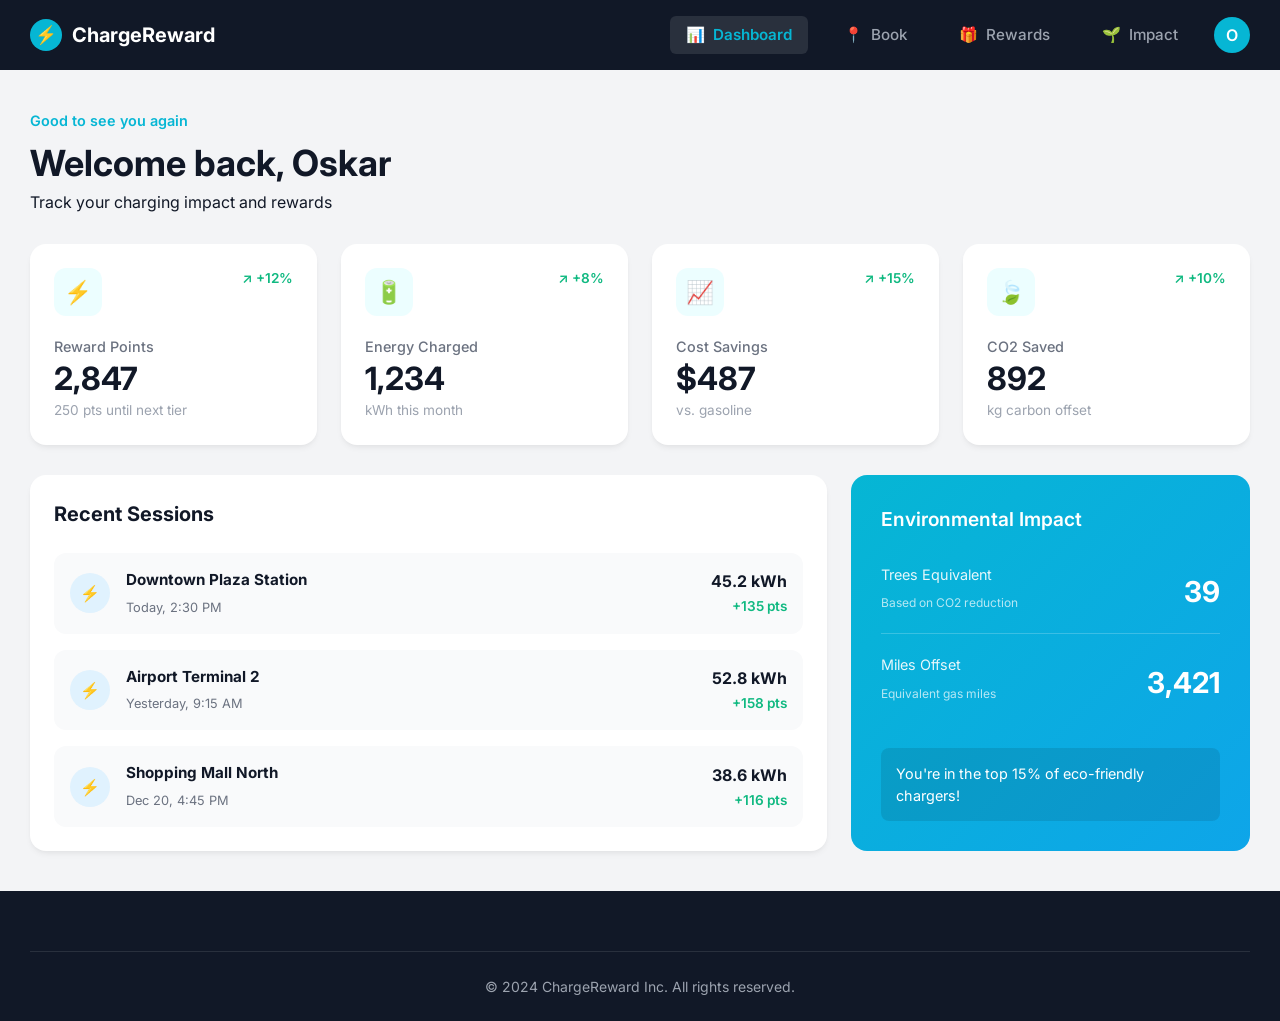
==== index.html @ dc8b0adc "main2" ====
<!DOCTYPE html>
<html lang="en">
<head>
    <meta charset="UTF-8">
    <meta name="viewport" content="width=device-width, initial-scale=1.0">
    <title>ChargeReward - Dashboard</title>
    <link rel="stylesheet" href="styles.css">
    <link rel="preconnect" href="https://fonts.googleapis.com">
    <link rel="preconnect" href="https://fonts.gstatic.com" crossorigin>
    <link href="https://fonts.googleapis.com/css2?family=Inter:wght@400;500;600;700&display=swap" rel="stylesheet">
</head>
<body>

<nav class="navbar">
    <div class="nav-container">
        <a href="index.html" class="logo">
            <div class="logo-icon">⚡</div>
            ChargeReward
        </a>
        <div class="nav-links">
            <a href="index.html" class="nav-item active"><span>📊</span> Dashboard</a>
            <a href="booking.html" class="nav-item"><span>📍</span> Book</a>
            <a href="rewards.html" class="nav-item"><span>🎁</span> Rewards</a>
            <a href="impact.html" class="nav-item"><span>🌱</span> Impact</a>
            <div class="nav-profile">O</div>
        </div>
    </div>
</nav>

<div class="main-content">
    <div class="welcome-header">
        <div class="sub-label">Good to see you again</div>
        <h1>Welcome back, Oskar</h1>
        <p>Track your charging impact and rewards</p>
    </div>

    <div class="stats-grid">
        <div class="stat-card">
            <div class="stat-icon-wrapper">
                <div class="stat-icon">⚡</div>
                <div class="trend-badge">↗ +12%</div>
            </div>
            <div class="stat-label">Reward Points</div>
            <div class="stat-value">2,847</div>
            <div class="stat-subtext">250 pts until next tier</div>
        </div>
        <div class="stat-card">
            <div class="stat-icon-wrapper">
                <div class="stat-icon">🔋</div>
                <div class="trend-badge">↗ +8%</div>
            </div>
            <div class="stat-label">Energy Charged</div>
            <div class="stat-value">1,234</div>
            <div class="stat-subtext">kWh this month</div>
        </div>
        <div class="stat-card">
            <div class="stat-icon-wrapper">
                <div class="stat-icon">📈</div>
                <div class="trend-badge">↗ +15%</div>
            </div>
            <div class="stat-label">Cost Savings</div>
            <div class="stat-value">$487</div>
            <div class="stat-subtext">vs. gasoline</div>
        </div>
        <div class="stat-card">
            <div class="stat-icon-wrapper">
                <div class="stat-icon">🍃</div>
                <div class="trend-badge">↗ +10%</div>
            </div>
            <div class="stat-label">CO2 Saved</div>
            <div class="stat-value">892</div>
            <div class="stat-subtext">kg carbon offset</div>
        </div>
    </div>

    <div class="dashboard-split">
        <div class="sessions-panel">
            <h3 class="panel-title">Recent Sessions</h3>
            <div class="session-list">
                <div class="session-item">
                    <div class="session-left">
                        <div class="session-icon">⚡</div>
                        <div class="session-info">
                            <h4>Downtown Plaza Station</h4>
                            <span>Today, 2:30 PM</span>
                        </div>
                    </div>
                    <div class="session-right">
                        <span class="session-kwh">45.2 kWh</span>
                        <span class="session-pts">+135 pts</span>
                    </div>
                </div>
                <div class="session-item">
                    <div class="session-left">
                        <div class="session-icon">⚡</div>
                        <div class="session-info">
                            <h4>Airport Terminal 2</h4>
                            <span>Yesterday, 9:15 AM</span>
                        </div>
                    </div>
                    <div class="session-right">
                        <span class="session-kwh">52.8 kWh</span>
                        <span class="session-pts">+158 pts</span>
                    </div>
                </div>
                <div class="session-item">
                    <div class="session-left">
                        <div class="session-icon">⚡</div>
                        <div class="session-info">
                            <h4>Shopping Mall North</h4>
                            <span>Dec 20, 4:45 PM</span>
                        </div>
                    </div>
                    <div class="session-right">
                        <span class="session-kwh">38.6 kWh</span>
                        <span class="session-pts">+116 pts</span>
                    </div>
                </div>
            </div>
        </div>

        <div class="impact-box">
            <h3 class="impact-title">Environmental Impact</h3>
            <div>
                <div class="impact-row">
                    <div>
                        <span class="impact-label">Trees Equivalent</span>
                        <span class="impact-sub">Based on CO2 reduction</span>
                    </div>
                    <span class="impact-val">39</span>
                </div>
                <div class="impact-row">
                    <div>
                        <span class="impact-label">Miles Offset</span>
                        <span class="impact-sub">Equivalent gas miles</span>
                    </div>
                    <span class="impact-val">3,421</span>
                </div>
            </div>
            <div class="impact-footer">
                You're in the top 15% of eco-friendly chargers!
            </div>
        </div>
    </div>
</div>

<footer class="footer">
    <div class="footer-container">
        <div class="footer-bottom">
            <p>&copy; 2024 ChargeReward Inc. All rights reserved.</p>
        </div>
    </div>
</footer>

</body>
</html>
---- styles.css ----
:root {
    /* --- Color Palette --- */
    --header-bg: #111827;       /* Dark Navy */
    --bg-main: #F3F4F6;         /* Light Grey Background */
    --card-bg: #FFFFFF;         /* White Card Background */
    
    /* Brand Accents */
    --accent-cyan: #06b6d4;     /* Primary Action */
    --accent-teal: #14b8a6;     /* Secondary Teal */
    --accent-green: #10b981;    /* Success Green */
    --accent-blue: #3b82f6;     /* Info Blue */
    
    /* Text Colors */
    --text-dark: #111827;
    --text-grey: #6b7280;
    --text-white: #ffffff;
    
    /* UI Variables */
    --nav-height: 70px;
    --radius-card: 16px;
    --radius-sm: 8px;
    --shadow-soft: 0 4px 6px -1px rgba(0, 0, 0, 0.05), 0 2px 4px -1px rgba(0, 0, 0, 0.03);
}

/* --- Reset & Base --- */
* { margin: 0; padding: 0; box-sizing: border-box; }

body {
    font-family: 'Inter', sans-serif;
    background-color: var(--bg-main);
    color: var(--text-dark);
    line-height: 1.5;
    -webkit-font-smoothing: antialiased;
    min-height: 100vh;
    display: flex;
    flex-direction: column;
}

a { text-decoration: none; color: inherit; transition: 0.2s; }
button { font-family: inherit; }

/* --- Navigation Bar --- */
.navbar {
    background-color: var(--header-bg);
    height: var(--nav-height);
    display: flex;
    align-items: center;
    padding: 0 30px;
    position: sticky;
    top: 0;
    z-index: 100;
}

.nav-container {
    width: 100%;
    max-width: 1400px;
    margin: 0 auto;
    display: flex;
    justify-content: space-between;
    align-items: center;
}

.logo {
    display: flex;
    align-items: center;
    gap: 10px;
    color: var(--text-white);
    font-weight: 700;
    font-size: 1.25rem;
}

.logo-icon {
    width: 32px; height: 32px;
    background-color: var(--accent-cyan);
    border-radius: 50%;
    display: flex; align-items: center; justify-content: center;
    color: white; font-size: 1.1rem;
}

.nav-links { display: flex; gap: 20px; align-items: center; }

.nav-item {
    color: #9ca3af;
    font-size: 0.95rem; font-weight: 500;
    display: flex; align-items: center; gap: 8px;
    padding: 8px 16px; border-radius: 6px;
}

.nav-item:hover { color: white; }

.nav-item.active {
    background-color: rgba(255,255,255,0.1);
    color: var(--accent-cyan);
    font-weight: 600;
}

.nav-profile {
    width: 36px; height: 36px;
    border-radius: 50%;
    background-color: var(--accent-cyan);
    color: white;
    display: flex; align-items: center; justify-content: center;
    font-weight: 600; cursor: pointer;
}

/* --- Layout Wrapper --- */
.main-content {
    max-width: 1400px;
    margin: 0 auto;
    padding: 40px 30px;
    width: 100%;
    flex: 1;
}

/* --- Shared Page Headers --- */
.page-heading { margin-bottom: 30px; }
.page-heading h1 { font-size: 1.8rem; font-weight: 800; margin-bottom: 6px; color: var(--text-dark); }
.page-heading p { color: var(--text-grey); font-size: 1rem; }
.section-subheading { font-size: 1.25rem; font-weight: 700; margin-bottom: 20px; color: var(--text-dark); }

/* --- DASHBOARD STYLES --- */
.welcome-header { margin-bottom: 30px; }
.sub-label { color: var(--accent-cyan); font-weight: 600; font-size: 0.9rem; margin-bottom: 4px; }
.welcome-header h1 { font-size: 2.25rem; font-weight: 700; color: var(--text-dark); }

.stats-grid {
    display: grid; grid-template-columns: repeat(4, 1fr); gap: 24px; margin-bottom: 30px;
}
.stat-card {
    background: var(--card-bg); border-radius: var(--radius-card);
    padding: 24px; box-shadow: var(--shadow-soft);
    display: flex; flex-direction: column;
}
.stat-icon-wrapper { display: flex; justify-content: space-between; align-items: flex-start; margin-bottom: 20px; }
.stat-icon {
    width: 48px; height: 48px; background-color: #ecfeff; border-radius: 12px;
    display: flex; align-items: center; justify-content: center;
    color: var(--accent-cyan); font-size: 1.4rem;
}
.trend-badge { color: var(--accent-green); font-size: 0.85rem; font-weight: 600; }
.stat-label { font-size: 0.9rem; color: var(--text-grey); font-weight: 500; margin-bottom: 4px; }
.stat-value { font-size: 2rem; font-weight: 700; color: var(--text-dark); line-height: 1.1; margin-bottom: 4px; }
.stat-subtext { font-size: 0.85rem; color: #9ca3af; }

.dashboard-split { display: grid; grid-template-columns: 2fr 1fr; gap: 24px; }
.sessions-panel {
    background: var(--card-bg); border-radius: var(--radius-card);
    padding: 24px; box-shadow: var(--shadow-soft);
}
.panel-title { font-size: 1.25rem; font-weight: 700; margin-bottom: 24px; }
.session-list { display: flex; flex-direction: column; gap: 16px; }
.session-item {
    display: flex; align-items: center; justify-content: space-between;
    padding: 16px; background-color: #f9fafb; border-radius: 12px;
}
.session-left { display: flex; align-items: center; gap: 16px; }
.session-icon {
    width: 40px; height: 40px; background-color: #e0f2fe; color: #0284c7;
    border-radius: 50%; display: flex; align-items: center; justify-content: center;
}
.session-info h4 { font-size: 0.95rem; margin-bottom: 2px; }
.session-info span { font-size: 0.8rem; color: var(--text-grey); }
.session-right { text-align: right; }
.session-kwh { font-weight: 700; color: var(--text-dark); display: block; }
.session-pts { font-size: 0.85rem; color: var(--accent-green); font-weight: 600; }

.impact-box {
    background: linear-gradient(135deg, #06b6d4 0%, #0ea5e9 100%);
    border-radius: var(--radius-card); padding: 30px; color: white;
    display: flex; flex-direction: column; justify-content: space-between;
}
.impact-title { font-size: 1.2rem; margin-bottom: 30px; font-weight: 600; }
.impact-row {
    display: flex; justify-content: space-between; align-items: flex-end;
    margin-bottom: 20px; border-bottom: 1px solid rgba(255,255,255,0.2); padding-bottom: 20px;
}
.impact-row:last-of-type { border-bottom: none; }
.impact-label { font-size: 0.9rem; opacity: 0.9; display: block; margin-bottom: 4px; }
.impact-sub { font-size: 0.75rem; opacity: 0.7; }
.impact-val { font-size: 1.8rem; font-weight: 700; }
.impact-footer { background: rgba(0,0,0,0.1); padding: 15px; border-radius: 8px; font-size: 0.9rem; margin-top: auto; }

/* --- BOOKING PAGE STYLES --- */
.filter-container { margin-bottom: 40px; }
.filter-tabs {
    display: inline-flex; background-color: #e5e7eb; padding: 4px;
    border-radius: 50px; gap: 4px; width: 100%; max-width: 800px;
}
.filter-tab {
    flex: 1; border: none; background: transparent; padding: 10px 20px;
    border-radius: 40px; font-weight: 600; color: var(--text-grey);
    cursor: pointer; display: flex; align-items: center; justify-content: center;
    gap: 8px; transition: all 0.2s; font-size: 0.95rem;
}
.filter-tab.active { background-color: white; color: var(--text-dark); box-shadow: 0 2px 4px rgba(0,0,0,0.05); }
.filter-tab:hover:not(.active) { background-color: rgba(255,255,255,0.5); }

.booking-grid { display: grid; grid-template-columns: repeat(auto-fill, minmax(450px, 1fr)); gap: 30px; }
.booking-card {
    background: white; border-radius: 16px; overflow: hidden;
    box-shadow: 0 4px 12px rgba(0,0,0,0.05); border: 1px solid rgba(0,0,0,0.05);
    display: flex; flex-direction: column;
}
.card-image-wrapper { position: relative; height: 220px; background-color: #f3f4f6; }
.card-img { width: 100%; height: 100%; object-fit: cover; }
.badge-bonus {
    position: absolute; top: 16px; right: 16px;
    background-color: var(--accent-green); color: white;
    padding: 6px 12px; border-radius: 20px; font-size: 0.8rem; font-weight: 700;
}
.card-body { padding: 24px; }
.card-title { font-size: 1.1rem; font-weight: 700; margin-bottom: 12px; color: var(--text-dark); }
.card-meta { margin-bottom: 20px; }
.meta-row { display: flex; align-items: center; gap: 8px; font-size: 0.9rem; color: var(--text-grey); margin-bottom: 6px; }
.meta-row.secondary { font-size: 0.85rem; gap: 16px; }
.rating { color: var(--accent-green); font-weight: 600; }
.info-box {
    background-color: #F9FAFB; border-radius: 12px; padding: 16px;
    display: flex; justify-content: space-between; margin-bottom: 20px;
}
.info-col { display: flex; flex-direction: column; gap: 4px; }
.info-col.right { text-align: right; }
.info-col .label { font-size: 0.8rem; color: #9CA3AF; }
.info-col .value-dark { font-weight: 700; color: var(--text-dark); font-size: 0.95rem; }
.info-col .value-cyan { font-weight: 700; color: var(--accent-cyan); font-size: 0.95rem; }
.cost-row {
    display: flex; justify-content: space-between; align-items: flex-end;
    margin-bottom: 24px; padding: 10px 16px; border: 1px solid #F3F4F6; border-radius: 12px;
}
.cost-col { display: flex; flex-direction: column; }
.cost-col .label { font-size: 0.8rem; color: #9CA3AF; margin-bottom: 2px; }
.cost-col .price { font-size: 1.25rem; font-weight: 800; color: var(--text-dark); }
.points-col { color: #9CA3AF; font-size: 0.9rem; padding-bottom: 4px; }
.btn-block {
    width: 100%; background-color: var(--accent-cyan); color: white;
    border: none; padding: 14px; border-radius: 10px; font-weight: 700;
    font-size: 0.95rem; cursor: pointer; transition: background-color 0.2s;
}
.btn-block:hover { background-color: #0891b2; }

/* --- REWARDS PAGE STYLES --- */
.points-hero {
    background: linear-gradient(135deg, #06b6d4 0%, #0ea5e9 100%);
    border-radius: var(--radius-card); padding: 40px; color: white;
    display: flex; justify-content: space-between; align-items: center;
    margin-bottom: 40px; box-shadow: 0 10px 15px -3px rgba(6, 182, 212, 0.2);
}
.points-content { flex: 1; }
.points-content .label { opacity: 0.9; font-size: 0.95rem; }
.big-points { font-size: 4rem; font-weight: 700; line-height: 1.1; margin-bottom: 30px; }
.progress-section { max-width: 600px; }
.progress-labels { display: flex; justify-content: space-between; margin-bottom: 8px; font-size: 0.9rem; font-weight: 500; }
.progress-track { background: rgba(0,0,0,0.2); height: 8px; border-radius: 4px; overflow: hidden; }
.progress-fill { background: rgba(255,255,255,0.9); height: 100%; border-radius: 4px; }
.tier-icon { background: rgba(255,255,255,0.1); padding: 20px; border-radius: 50%; }
.star-circle { font-size: 2.5rem; }

.rewards-grid-new { display: grid; grid-template-columns: repeat(2, 1fr); gap: 24px; margin-bottom: 30px; }
.reward-card-new {
    background: var(--card-bg); border-radius: var(--radius-card);
    padding: 24px; box-shadow: var(--shadow-soft);
    display: flex; flex-direction: column; justify-content: space-between; height: 200px;
}
.reward-top { display: flex; gap: 16px; align-items: flex-start; }
.reward-icon-box {
    width: 48px; height: 48px; border-radius: 12px;
    display: flex; align-items: center; justify-content: center;
    font-size: 1.5rem; flex-shrink: 0;
}
.reward-icon-box.blue { background: #e0f2fe; color: #0284c7; }
.reward-icon-box.teal { background: #ccfbf1; color: #0f766e; }
.reward-info { flex: 1; }
.reward-header { display: flex; justify-content: space-between; align-items: flex-start; margin-bottom: 4px; }
.reward-header h4 { font-size: 1.1rem; font-weight: 700; color: var(--text-dark); }
.reward-info p { color: var(--text-grey); font-size: 0.9rem; }
.tag { padding: 4px 10px; border-radius: 20px; font-size: 0.75rem; font-weight: 600; white-space: nowrap; }
.tag-blue { background: #e0f2fe; color: #0284c7; }
.tag-teal { background: #ccfbf1; color: #0f766e; }
.tag-green { background: #dcfce7; color: #15803d; }
.reward-bottom { display: flex; justify-content: space-between; align-items: center; margin-top: auto; }
.pts-cost { font-size: 1.25rem; font-weight: 700; color: var(--accent-cyan); }
.btn-redeem { background: var(--accent-cyan); color: white; border: none; padding: 8px 24px; border-radius: 8px; font-weight: 600; cursor: pointer; }
.btn-redeem:hover { background: #0891b2; }

/* Bonus Panel */
.bonus-panel {
    background-color: #10b981; color: white; padding: 30px;
    border-radius: var(--radius-card); margin-top: 40px; box-shadow: var(--shadow-soft);
}
.bonus-header { display: flex; align-items: center; gap: 12px; margin-bottom: 16px; }
.bonus-header h3 { font-size: 1.25rem; font-weight: 700; color: white; margin: 0; }
.bonus-icon { font-size: 1.5rem; }
.bonus-list { list-style: none; display: flex; flex-direction: column; gap: 12px; }
.bonus-list li { font-size: 1rem; display: flex; align-items: flex-start; gap: 10px; line-height: 1.5; }
.bonus-list li .bullet { font-size: 1.2rem; line-height: 1.2; opacity: 0.8; }
.bonus-list li strong { font-weight: 700; color: #ecfdf5; }

/* --- IMPACT PAGE STYLES --- */
.impact-stats-grid { display: grid; grid-template-columns: repeat(2, 1fr); gap: 24px; margin-bottom: 30px; }
.impact-stat-card {
    background: var(--card-bg); padding: 24px; border-radius: var(--radius-card);
    display: flex; gap: 20px; align-items: flex-start; box-shadow: var(--shadow-soft);
}
.icon-square {
    width: 56px; height: 56px; border-radius: 14px;
    display: flex; align-items: center; justify-content: center;
    font-size: 1.6rem; flex-shrink: 0;
}
.icon-square.green { background: #dcfce7; color: #16a34a; }
.icon-square.teal { background: #ccfbf1; color: #0f766e; }
.icon-square.blue { background: #e0f2fe; color: #0284c7; }
.stat-content .stat-label { font-size: 0.9rem; color: var(--text-grey); display: block; margin-bottom: 4px; }
.stat-content .stat-number { font-size: 2.5rem; font-weight: 700; color: var(--text-dark); line-height: 1; margin-bottom: 8px; }
.stat-content .stat-number small { font-size: 1rem; font-weight: 500; color: var(--text-grey); margin-left: 4px; }
.stat-content .stat-desc { font-size: 0.85rem; color: #9ca3af; }

.monthly-impact-hero {
    background: var(--accent-cyan); color: white; padding: 30px;
    border-radius: var(--radius-card); margin-bottom: 30px;
}
.monthly-impact-hero h3 { font-size: 1.25rem; margin-bottom: 24px; }
.monthly-grid { display: grid; grid-template-columns: repeat(3, 1fr); gap: 40px; }
.monthly-item { display: flex; flex-direction: column; }
.m-label { font-size: 0.9rem; opacity: 0.9; margin-bottom: 8px; }
.m-value { font-size: 2rem; font-weight: 700; margin-bottom: 4px; }
.m-sub { font-size: 0.85rem; opacity: 0.8; }

.bottom-impact-grid { display: grid; grid-template-columns: 1fr 1fr; gap: 24px; }
.history-panel, .milestone-panel {
    background: var(--card-bg); padding: 24px;
    border-radius: var(--radius-card); box-shadow: var(--shadow-soft); height: 100%;
}
.history-panel h3, .milestone-panel h3 { font-size: 1.1rem; margin-bottom: 20px; }
.history-item {
    background: #f9fafb; padding: 16px; border-radius: 8px;
    display: flex; justify-content: space-between; align-items: center;
}
.h-date { font-weight: 600; color: var(--text-dark); }
.h-right { text-align: right; }
.h-kwh { display: block; color: var(--text-grey); font-size: 0.9rem; }
.h-saved { color: var(--accent-green); font-size: 0.85rem; font-weight: 600; }

.milestone-panel { background: #10b981; color: white; }
.milestone-item { display: flex; gap: 16px; align-items: center; }
.check-circle {
    width: 32px; height: 32px; background: rgba(255,255,255,0.2);
    border-radius: 50%; display: flex; align-items: center; justify-content: center; font-weight: 700;
}
.m-title { font-weight: 700; margin-bottom: 2px; }
.m-desc { font-size: 0.85rem; opacity: 0.9; }

/* Footer */
.footer {
    background-color: var(--header-bg);
    color: #9ca3af;
    padding: 60px 0 24px;
    margin-top: auto;
}
.footer-container { max-width: 1400px; margin: 0 auto; padding: 0 30px; }
.footer-grid { display: grid; grid-template-columns: 2fr 1fr 1fr 1fr; gap: 40px; margin-bottom: 40px; }
.footer-brand h3 { color: white; font-size: 1.5rem; margin-bottom: 16px; }
.footer-col h4 { color: white; margin-bottom: 24px; font-size: 1rem; }
.footer-col ul { list-style: none; }
.footer-col ul li { margin-bottom: 12px; }
.footer-col ul li a:hover { color: white; }
.footer-bottom { text-align: center; padding-top: 24px; border-top: 1px solid rgba(255,255,255,0.1); font-size: 0.875rem; }

/* Responsive */
@media (max-width: 1024px) {
    .stats-grid, .rewards-grid-new, .bottom-impact-grid, .booking-grid { grid-template-columns: 1fr; }
    .dashboard-split { grid-template-columns: 1fr; }
}
@media (max-width: 768px) {
    .nav-links { display: none; }
    .stats-grid { grid-template-columns: 1fr; }
    .monthly-grid { grid-template-columns: 1fr; }
    .points-hero { flex-direction: column; text-align: center; gap: 20px; }
    .progress-section { width: 100%; }
}
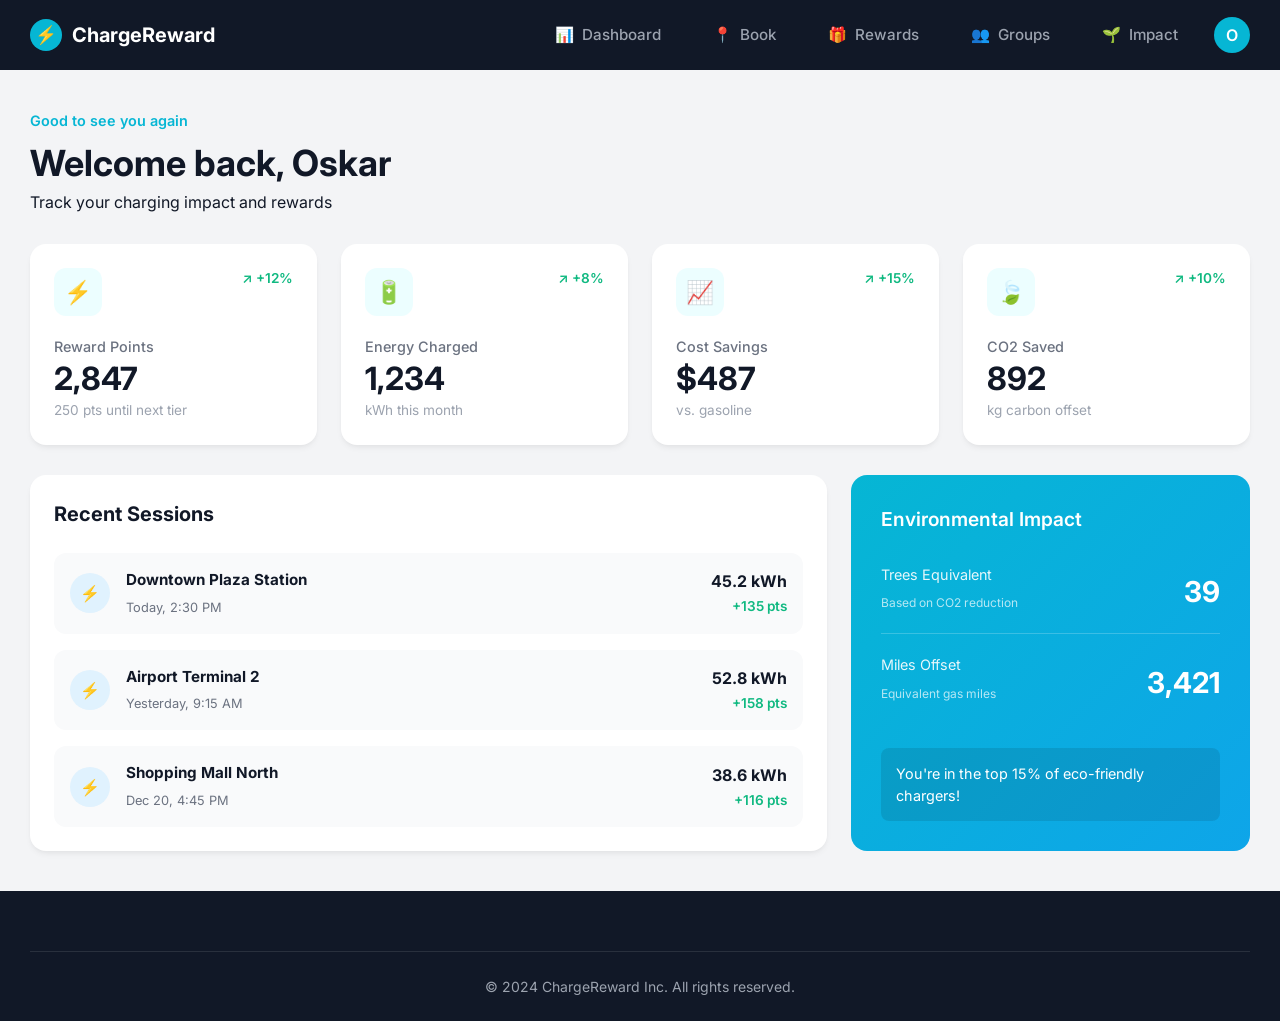
==== commit fa77a61e: "groups added" ====
--- a/index.html
+++ b/index.html
@@ -18,10 +18,10 @@
             ChargeReward
         </a>
         <div class="nav-links">
-            <a href="index.html" class="nav-item active"><span>📊</span> Dashboard</a>
+            <a href="index.html" class="nav-item"><span>📊</span> Dashboard</a>
             <a href="booking.html" class="nav-item"><span>📍</span> Book</a>
             <a href="rewards.html" class="nav-item"><span>🎁</span> Rewards</a>
-            <a href="impact.html" class="nav-item"><span>🌱</span> Impact</a>
+            <a href="groups.html" class="nav-item"><span>👥</span> Groups</a> <a href="impact.html" class="nav-item"><span>🌱</span> Impact</a>
             <div class="nav-profile">O</div>
         </div>
     </div>
--- a/styles.css
+++ b/styles.css
@@ -376,4 +376,62 @@
     .monthly-grid { grid-template-columns: 1fr; }
     .points-hero { flex-direction: column; text-align: center; gap: 20px; }
     .progress-section { width: 100%; }
+}
+
+/* --- LEADERBOARD STYLES --- */
+.leaderboard-section { margin-bottom: 50px; }
+.leaderboard-controls { display: flex; justify-content: space-between; align-items: center; margin-bottom: 20px; flex-wrap: wrap; gap: 15px; }
+.leaderboard-toggle { display: inline-flex; background: #e5e7eb; padding: 4px; border-radius: 8px; }
+.lb-btn { padding: 8px 16px; border: none; background: transparent; border-radius: 6px; font-weight: 600; color: var(--text-grey); cursor: pointer; }
+.lb-btn.active { background: white; color: var(--text-dark); box-shadow: 0 2px 4px rgba(0,0,0,0.05); }
+.station-select { padding: 8px 12px; border-radius: 8px; border: 1px solid #d1d5db; color: var(--text-dark); background: white; }
+
+.leaderboard-table { width: 100%; background: white; border-radius: 16px; overflow: hidden; box-shadow: var(--shadow-soft); border-collapse: collapse; }
+.leaderboard-table th { text-align: left; padding: 16px 24px; background: #f9fafb; color: var(--text-grey); font-size: 0.85rem; font-weight: 600; }
+.leaderboard-table td { padding: 16px 24px; border-bottom: 1px solid #f3f4f6; color: var(--text-dark); vertical-align: middle; }
+.leaderboard-table tr:last-child td { border-bottom: none; }
+.rank-num { font-weight: 700; color: var(--text-grey); width: 40px; display: inline-block; text-align: center; }
+.rank-1 { color: #d97706; font-size: 1.2rem; } /* Gold */
+.rank-2 { color: #9ca3af; font-size: 1.1rem; } /* Silver */
+.rank-3 { color: #b45309; font-size: 1.1rem; } /* Bronze */
+
+.user-cell { display: flex; align-items: center; gap: 12px; }
+.user-avatar { width: 36px; height: 36px; background: #e0f2fe; color: #0284c7; border-radius: 50%; display: flex; align-items: center; justify-content: center; font-weight: 700; font-size: 0.9rem; }
+.points-cell { font-weight: 700; color: var(--accent-cyan); }
+
+/* --- GROUPS STYLES --- */
+.groups-grid { display: grid; grid-template-columns: repeat(auto-fill, minmax(350px, 1fr)); gap: 24px; }
+.group-card { background: white; border-radius: 16px; padding: 24px; box-shadow: var(--shadow-soft); display: flex; flex-direction: column; height: 100%; }
+.group-header { display: flex; justify-content: space-between; align-items: flex-start; margin-bottom: 16px; }
+.group-icon { width: 50px; height: 50px; background: #f0fdf4; color: #16a34a; border-radius: 12px; display: flex; align-items: center; justify-content: center; font-size: 1.5rem; }
+.group-meta h3 { font-size: 1.1rem; font-weight: 700; margin-bottom: 4px; }
+.group-meta span { font-size: 0.85rem; color: var(--text-grey); }
+.group-stats { display: flex; gap: 15px; margin-bottom: 20px; background: #f9fafb; padding: 12px; border-radius: 8px; }
+.g-stat { display: flex; flex-direction: column; }
+.g-stat strong { font-size: 1rem; color: var(--text-dark); }
+.g-stat small { font-size: 0.75rem; color: var(--text-grey); }
+
+.avatar-stack { display: flex; margin-bottom: 20px; }
+.stack-img { width: 32px; height: 32px; border-radius: 50%; border: 2px solid white; margin-left: -10px; background: #ccc; display: flex; align-items: center; justify-content: center; font-size: 0.7rem; color: white; font-weight: 600; }
+.stack-img:first-child { margin-left: 0; }
+.bg-blue { background: #3b82f6; }
+.bg-green { background: #10b981; }
+.bg-purple { background: #8b5cf6; }
+
+.group-actions { margin-top: auto; display: flex; gap: 10px; }
+.btn-outline { flex: 1; padding: 10px; border: 1px solid #d1d5db; background: white; border-radius: 8px; font-weight: 600; cursor: pointer; text-align: center; }
+.btn-outline:hover { background: #f9fafb; }
+
+/* --- MATERIALS / SPECS SECTION (Booking Page) --- */
+.materials-section { background: white; border-radius: 16px; padding: 30px; margin-bottom: 40px; box-shadow: var(--shadow-soft); }
+.materials-grid { display: grid; grid-template-columns: repeat(auto-fit, minmax(200px, 1fr)); gap: 30px; margin-top: 24px; }
+.mat-item { display: flex; flex-direction: column; align-items: flex-start; gap: 10px; }
+.mat-icon { width: 40px; height: 40px; background: #ecfeff; color: var(--accent-cyan); border-radius: 10px; display: flex; align-items: center; justify-content: center; font-size: 1.2rem; }
+.mat-item h4 { font-weight: 700; font-size: 1rem; }
+.mat-item p { font-size: 0.9rem; color: var(--text-grey); line-height: 1.4; }
+
+/* Responsive adjustments */
+@media (max-width: 768px) {
+    .leaderboard-controls { flex-direction: column; align-items: flex-start; }
+    .leaderboard-table th:nth-child(3), .leaderboard-table td:nth-child(3) { display: none; } /* Hide Impact on mobile */
 }
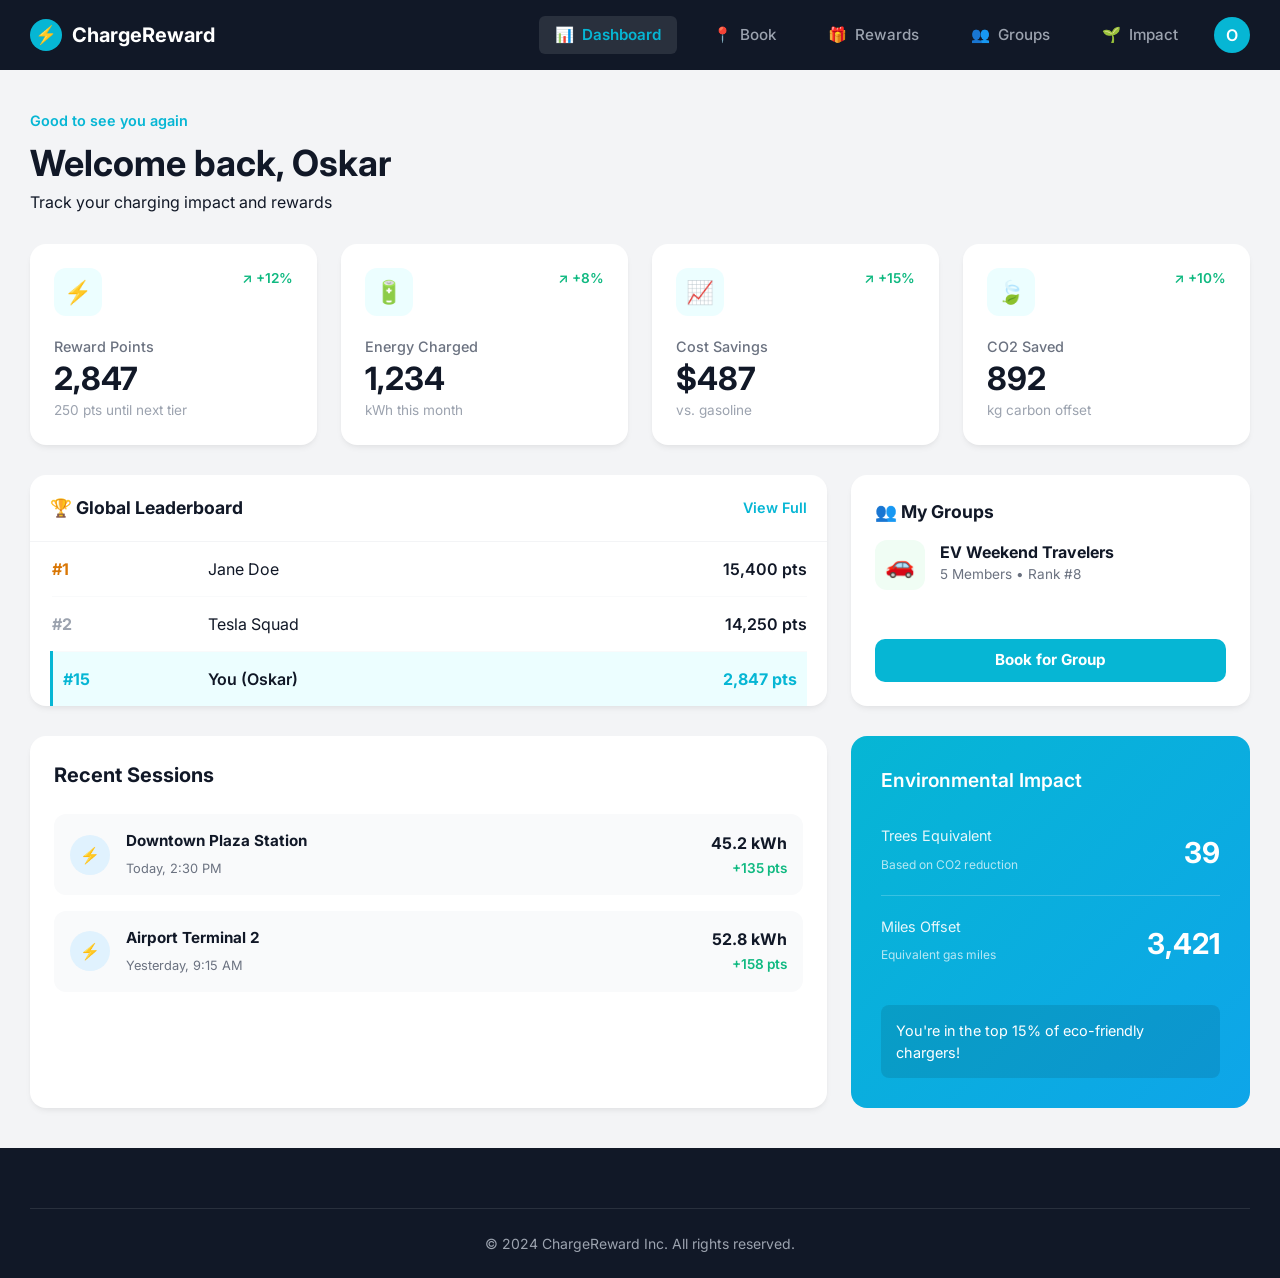
==== commit e220fe3b: "group edit1" ====
--- a/index.html
+++ b/index.html
@@ -5,8 +5,6 @@
     <meta name="viewport" content="width=device-width, initial-scale=1.0">
     <title>ChargeReward - Dashboard</title>
     <link rel="stylesheet" href="styles.css">
-    <link rel="preconnect" href="https://fonts.googleapis.com">
-    <link rel="preconnect" href="https://fonts.gstatic.com" crossorigin>
     <link href="https://fonts.googleapis.com/css2?family=Inter:wght@400;500;600;700&display=swap" rel="stylesheet">
 </head>
 <body>
@@ -18,10 +16,11 @@
             ChargeReward
         </a>
         <div class="nav-links">
-            <a href="index.html" class="nav-item"><span>📊</span> Dashboard</a>
+            <a href="index.html" class="nav-item active"><span>📊</span> Dashboard</a>
             <a href="booking.html" class="nav-item"><span>📍</span> Book</a>
             <a href="rewards.html" class="nav-item"><span>🎁</span> Rewards</a>
-            <a href="groups.html" class="nav-item"><span>👥</span> Groups</a> <a href="impact.html" class="nav-item"><span>🌱</span> Impact</a>
+            <a href="groups.html" class="nav-item"><span>👥</span> Groups</a>
+            <a href="impact.html" class="nav-item"><span>🌱</span> Impact</a>
             <div class="nav-profile">O</div>
         </div>
     </div>
@@ -73,6 +72,50 @@
         </div>
     </div>
 
+    <div class="dashboard-split" style="margin-bottom: 30px;">
+        
+        <div class="stat-card" style="padding: 0; overflow: hidden;">
+            <div style="padding: 20px; border-bottom: 1px solid #f3f4f6; display: flex; justify-content: space-between; align-items: center;">
+                <h3 style="font-size: 1.1rem; font-weight: 700;">🏆 Global Leaderboard</h3>
+                <a href="groups.html" style="font-size: 0.9rem; color: var(--accent-cyan); font-weight: 600;">View Full</a>
+            </div>
+            <div style="padding: 0 20px;">
+                <table style="width: 100%; border-collapse: collapse;">
+                    <tr style="border-bottom: 1px solid #f9fafb;">
+                        <td style="padding: 15px 0; color: #d97706; font-weight: 700;">#1</td>
+                        <td style="padding: 15px 0;">Jane Doe</td>
+                        <td style="padding: 15px 0; text-align: right; font-weight: 600;">15,400 pts</td>
+                    </tr>
+                    <tr style="border-bottom: 1px solid #f9fafb;">
+                        <td style="padding: 15px 0; color: #9ca3af; font-weight: 700;">#2</td>
+                        <td style="padding: 15px 0;">Tesla Squad</td>
+                        <td style="padding: 15px 0; text-align: right; font-weight: 600;">14,250 pts</td>
+                    </tr>
+                    <tr style="background: #ecfeff;">
+                        <td style="padding: 15px 10px; color: var(--accent-cyan); font-weight: 700; border-left: 3px solid var(--accent-cyan);">#15</td>
+                        <td style="padding: 15px 0; font-weight: 600;">You (Oskar)</td>
+                        <td style="padding: 15px 10px; text-align: right; font-weight: 700; color: var(--accent-cyan);">2,847 pts</td>
+                    </tr>
+                </table>
+            </div>
+        </div>
+
+        <div class="stat-card">
+            <h3 style="font-size: 1.1rem; font-weight: 700; margin-bottom: 15px;">👥 My Groups</h3>
+            <div style="display: flex; gap: 15px; margin-bottom: 20px;">
+                <div style="width: 50px; height: 50px; background: #f0fdf4; border-radius: 12px; display: flex; align-items: center; justify-content: center; font-size: 1.5rem;">🚗</div>
+                <div>
+                    <div style="font-weight: 700;">EV Weekend Travelers</div>
+                    <div style="font-size: 0.85rem; color: var(--text-grey);">5 Members • Rank #8</div>
+                </div>
+            </div>
+            <div style="margin-top: auto;">
+                <a href="booking.html" class="btn-block" style="display: block; text-align: center; padding: 10px;">Book for Group</a>
+            </div>
+        </div>
+
+    </div>
+
     <div class="dashboard-split">
         <div class="sessions-panel">
             <h3 class="panel-title">Recent Sessions</h3>
@@ -101,19 +144,6 @@
                     <div class="session-right">
                         <span class="session-kwh">52.8 kWh</span>
                         <span class="session-pts">+158 pts</span>
-                    </div>
-                </div>
-                <div class="session-item">
-                    <div class="session-left">
-                        <div class="session-icon">⚡</div>
-                        <div class="session-info">
-                            <h4>Shopping Mall North</h4>
-                            <span>Dec 20, 4:45 PM</span>
-                        </div>
-                    </div>
-                    <div class="session-right">
-                        <span class="session-kwh">38.6 kWh</span>
-                        <span class="session-pts">+116 pts</span>
                     </div>
                 </div>
             </div>
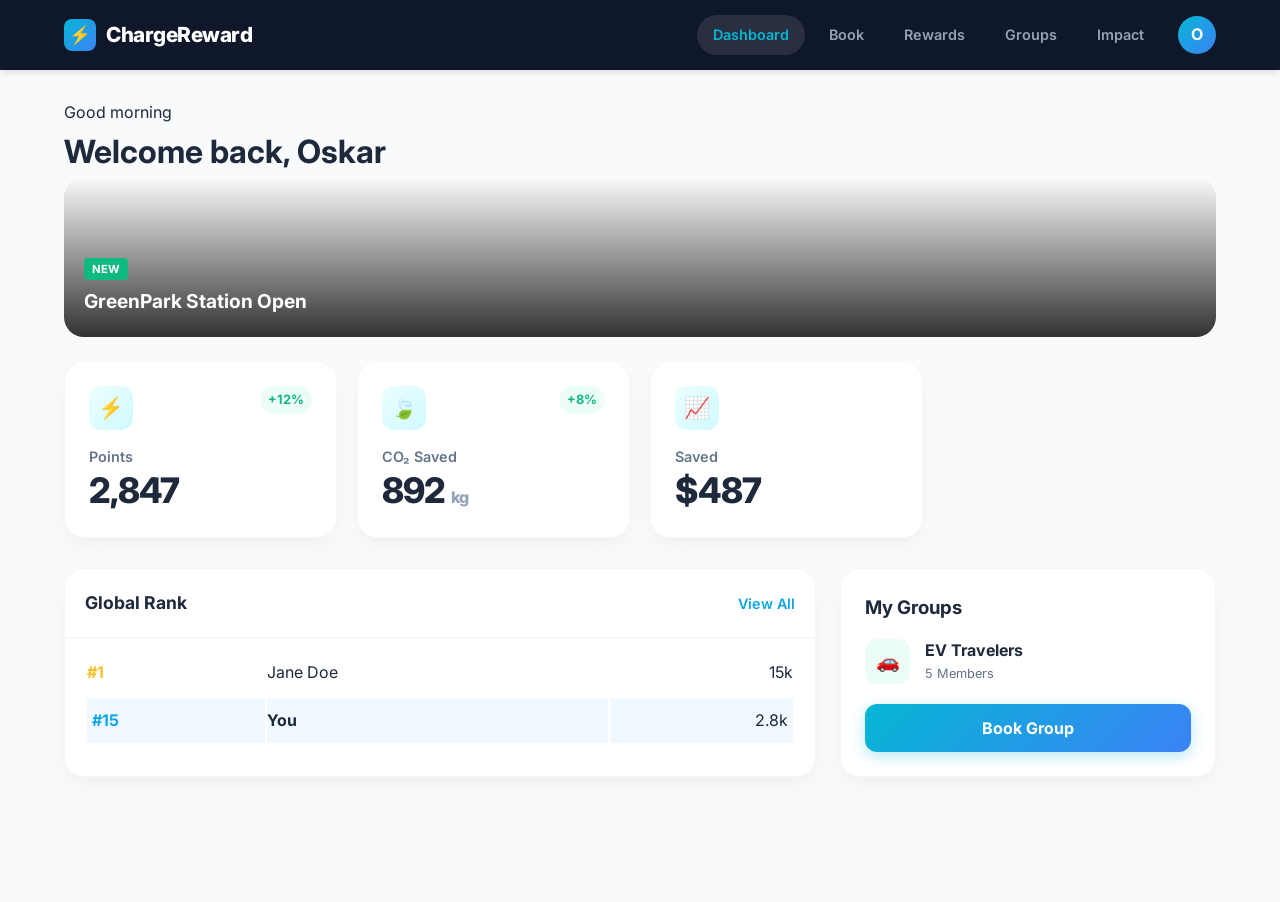
==== commit 5a398267: "remake for phones" ====
--- a/index.html
+++ b/index.html
@@ -2,10 +2,10 @@
 <html lang="en">
 <head>
     <meta charset="UTF-8">
-    <meta name="viewport" content="width=device-width, initial-scale=1.0">
-    <title>ChargeReward - Dashboard</title>
+    <meta name="viewport" content="width=device-width, initial-scale=1.0, maximum-scale=1.0, user-scalable=no">
+    <title>ChargeReward</title>
     <link rel="stylesheet" href="styles.css">
-    <link href="https://fonts.googleapis.com/css2?family=Inter:wght@400;500;600;700&display=swap" rel="stylesheet">
+    <link href="https://fonts.googleapis.com/css2?family=Inter:wght@400;600;700;800&display=swap" rel="stylesheet">
 </head>
 <body>
 
@@ -13,174 +13,110 @@
     <div class="nav-container">
         <a href="index.html" class="logo">
             <div class="logo-icon">⚡</div>
-            ChargeReward
+            <span>ChargeReward</span>
         </a>
         <div class="nav-links">
-            <a href="index.html" class="nav-item active"><span>📊</span> Dashboard</a>
-            <a href="booking.html" class="nav-item"><span>📍</span> Book</a>
-            <a href="rewards.html" class="nav-item"><span>🎁</span> Rewards</a>
-            <a href="groups.html" class="nav-item"><span>👥</span> Groups</a>
-            <a href="impact.html" class="nav-item"><span>🌱</span> Impact</a>
+            <a href="index.html" class="nav-item active">Dashboard</a>
+            <a href="booking.html" class="nav-item">Book</a>
+            <a href="rewards.html" class="nav-item">Rewards</a>
+            <a href="groups.html" class="nav-item">Groups</a>
+            <a href="impact.html" class="nav-item">Impact</a>
             <div class="nav-profile">O</div>
         </div>
     </div>
 </nav>
 
+<div class="mobile-nav">
+    <a href="index.html" class="mobile-nav-item active">
+        <span>📊</span> Dashboard
+    </a>
+    <a href="booking.html" class="mobile-nav-item">
+        <span>📍</span> Book
+    </a>
+    <a href="rewards.html" class="mobile-nav-item">
+        <span>🎁</span> Rewards
+    </a>
+    <a href="groups.html" class="mobile-nav-item">
+        <span>👥</span> Groups
+    </a>
+</div>
+
 <div class="main-content">
     <div class="welcome-header">
-        <div class="sub-label">Good to see you again</div>
+        <div class="sub-label">Good morning</div>
         <h1>Welcome back, Oskar</h1>
-        <p>Track your charging impact and rewards</p>
+    </div>
+
+    <div style="background: url('images/station-aerial.jpg') center/cover; height: 160px; border-radius: 20px; margin-bottom: 24px; position: relative; overflow: hidden;">
+        <div style="background: linear-gradient(to top, rgba(0,0,0,0.8), transparent); width: 100%; height: 100%; display: flex; align-items: flex-end; padding: 20px;">
+            <div style="color: white;">
+                <span style="background: #10b981; font-size: 0.7rem; font-weight: 700; padding: 4px 8px; border-radius: 4px; text-transform: uppercase;">New</span>
+                <h3 style="margin: 5px 0 0; font-size: 1.2rem;">GreenPark Station Open</h3>
+            </div>
+        </div>
     </div>
 
     <div class="stats-grid">
         <div class="stat-card">
             <div class="stat-icon-wrapper">
                 <div class="stat-icon">⚡</div>
-                <div class="trend-badge">↗ +12%</div>
+                <div class="trend-badge">+12%</div>
             </div>
-            <div class="stat-label">Reward Points</div>
+            <div class="stat-label">Points</div>
             <div class="stat-value">2,847</div>
-            <div class="stat-subtext">250 pts until next tier</div>
         </div>
         <div class="stat-card">
             <div class="stat-icon-wrapper">
-                <div class="stat-icon">🔋</div>
-                <div class="trend-badge">↗ +8%</div>
+                <div class="stat-icon">🍃</div>
+                <div class="trend-badge">+8%</div>
             </div>
-            <div class="stat-label">Energy Charged</div>
-            <div class="stat-value">1,234</div>
-            <div class="stat-subtext">kWh this month</div>
+            <div class="stat-label">CO₂ Saved</div>
+            <div class="stat-value">892 <small style="font-size: 1rem; color: #94a3b8;">kg</small></div>
         </div>
         <div class="stat-card">
             <div class="stat-icon-wrapper">
                 <div class="stat-icon">📈</div>
-                <div class="trend-badge">↗ +15%</div>
             </div>
-            <div class="stat-label">Cost Savings</div>
+            <div class="stat-label">Saved</div>
             <div class="stat-value">$487</div>
-            <div class="stat-subtext">vs. gasoline</div>
-        </div>
-        <div class="stat-card">
-            <div class="stat-icon-wrapper">
-                <div class="stat-icon">🍃</div>
-                <div class="trend-badge">↗ +10%</div>
-            </div>
-            <div class="stat-label">CO2 Saved</div>
-            <div class="stat-value">892</div>
-            <div class="stat-subtext">kg carbon offset</div>
         </div>
     </div>
 
-    <div class="dashboard-split" style="margin-bottom: 30px;">
-        
-        <div class="stat-card" style="padding: 0; overflow: hidden;">
-            <div style="padding: 20px; border-bottom: 1px solid #f3f4f6; display: flex; justify-content: space-between; align-items: center;">
-                <h3 style="font-size: 1.1rem; font-weight: 700;">🏆 Global Leaderboard</h3>
-                <a href="groups.html" style="font-size: 0.9rem; color: var(--accent-cyan); font-weight: 600;">View Full</a>
+    <div class="dashboard-split">
+        <div class="stat-card" style="padding: 0;">
+            <div style="padding: 20px; border-bottom: 1px solid #f1f5f9; display: flex; justify-content: space-between; align-items: center;">
+                <h3 style="font-size: 1.1rem; font-weight: 700;">Global Rank</h3>
+                <a href="groups.html" style="color: #0ea5e9; font-weight: 600; font-size: 0.9rem;">View All</a>
             </div>
-            <div style="padding: 0 20px;">
-                <table style="width: 100%; border-collapse: collapse;">
-                    <tr style="border-bottom: 1px solid #f9fafb;">
-                        <td style="padding: 15px 0; color: #d97706; font-weight: 700;">#1</td>
-                        <td style="padding: 15px 0;">Jane Doe</td>
-                        <td style="padding: 15px 0; text-align: right; font-weight: 600;">15,400 pts</td>
+            <div style="padding: 0 20px 20px;">
+                <table style="width: 100%; text-align: left; margin-top: 10px;">
+                    <tr style="border-bottom: 1px solid #f8fafc;">
+                        <td style="padding: 10px 0; font-weight: 700; color: #fbbf24;">#1</td>
+                        <td>Jane Doe</td>
+                        <td style="text-align: right;">15k</td>
                     </tr>
-                    <tr style="border-bottom: 1px solid #f9fafb;">
-                        <td style="padding: 15px 0; color: #9ca3af; font-weight: 700;">#2</td>
-                        <td style="padding: 15px 0;">Tesla Squad</td>
-                        <td style="padding: 15px 0; text-align: right; font-weight: 600;">14,250 pts</td>
-                    </tr>
-                    <tr style="background: #ecfeff;">
-                        <td style="padding: 15px 10px; color: var(--accent-cyan); font-weight: 700; border-left: 3px solid var(--accent-cyan);">#15</td>
-                        <td style="padding: 15px 0; font-weight: 600;">You (Oskar)</td>
-                        <td style="padding: 15px 10px; text-align: right; font-weight: 700; color: var(--accent-cyan);">2,847 pts</td>
+                    <tr style="background: #f0f9ff; border-radius: 8px;">
+                        <td style="padding: 10px 5px; font-weight: 700; color: #0ea5e9;">#15</td>
+                        <td><strong>You</strong></td>
+                        <td style="text-align: right; padding-right: 5px;">2.8k</td>
                     </tr>
                 </table>
             </div>
         </div>
 
         <div class="stat-card">
-            <h3 style="font-size: 1.1rem; font-weight: 700; margin-bottom: 15px;">👥 My Groups</h3>
-            <div style="display: flex; gap: 15px; margin-bottom: 20px;">
-                <div style="width: 50px; height: 50px; background: #f0fdf4; border-radius: 12px; display: flex; align-items: center; justify-content: center; font-size: 1.5rem;">🚗</div>
+            <h3 style="margin-bottom: 15px;">My Groups</h3>
+            <div style="display: flex; gap: 15px; align-items: center; margin-bottom: 20px;">
+                <div style="width: 45px; height: 45px; background: #ecfdf5; border-radius: 12px; display: flex; align-items: center; justify-content: center; font-size: 1.2rem;">🚗</div>
                 <div>
-                    <div style="font-weight: 700;">EV Weekend Travelers</div>
-                    <div style="font-size: 0.85rem; color: var(--text-grey);">5 Members • Rank #8</div>
+                    <div style="font-weight: 700;">EV Travelers</div>
+                    <div style="font-size: 0.8rem; color: #64748b;">5 Members</div>
                 </div>
             </div>
-            <div style="margin-top: auto;">
-                <a href="booking.html" class="btn-block" style="display: block; text-align: center; padding: 10px;">Book for Group</a>
-            </div>
-        </div>
-
-    </div>
-
-    <div class="dashboard-split">
-        <div class="sessions-panel">
-            <h3 class="panel-title">Recent Sessions</h3>
-            <div class="session-list">
-                <div class="session-item">
-                    <div class="session-left">
-                        <div class="session-icon">⚡</div>
-                        <div class="session-info">
-                            <h4>Downtown Plaza Station</h4>
-                            <span>Today, 2:30 PM</span>
-                        </div>
-                    </div>
-                    <div class="session-right">
-                        <span class="session-kwh">45.2 kWh</span>
-                        <span class="session-pts">+135 pts</span>
-                    </div>
-                </div>
-                <div class="session-item">
-                    <div class="session-left">
-                        <div class="session-icon">⚡</div>
-                        <div class="session-info">
-                            <h4>Airport Terminal 2</h4>
-                            <span>Yesterday, 9:15 AM</span>
-                        </div>
-                    </div>
-                    <div class="session-right">
-                        <span class="session-kwh">52.8 kWh</span>
-                        <span class="session-pts">+158 pts</span>
-                    </div>
-                </div>
-            </div>
-        </div>
-
-        <div class="impact-box">
-            <h3 class="impact-title">Environmental Impact</h3>
-            <div>
-                <div class="impact-row">
-                    <div>
-                        <span class="impact-label">Trees Equivalent</span>
-                        <span class="impact-sub">Based on CO2 reduction</span>
-                    </div>
-                    <span class="impact-val">39</span>
-                </div>
-                <div class="impact-row">
-                    <div>
-                        <span class="impact-label">Miles Offset</span>
-                        <span class="impact-sub">Equivalent gas miles</span>
-                    </div>
-                    <span class="impact-val">3,421</span>
-                </div>
-            </div>
-            <div class="impact-footer">
-                You're in the top 15% of eco-friendly chargers!
-            </div>
+            <button class="btn-block" onclick="window.location.href='booking.html'">Book Group</button>
         </div>
     </div>
 </div>
 
-<footer class="footer">
-    <div class="footer-container">
-        <div class="footer-bottom">
-            <p>&copy; 2024 ChargeReward Inc. All rights reserved.</p>
-        </div>
-    </div>
-</footer>
-
 </body>
 </html>
--- a/styles.css
+++ b/styles.css
@@ -1,437 +1,278 @@
 :root {
-    /* --- Color Palette --- */
-    --header-bg: #111827;       /* Dark Navy */
-    --bg-main: #F3F4F6;         /* Light Grey Background */
-    --card-bg: #FFFFFF;         /* White Card Background */
-    
-    /* Brand Accents */
-    --accent-cyan: #06b6d4;     /* Primary Action */
-    --accent-teal: #14b8a6;     /* Secondary Teal */
-    --accent-green: #10b981;    /* Success Green */
-    --accent-blue: #3b82f6;     /* Info Blue */
-    
-    /* Text Colors */
-    --text-dark: #111827;
-    --text-grey: #6b7280;
+    /* --- Modern Color Palette --- */
+    --header-bg: #0f172a;       /* Deep Navy */
+    --bg-body: #f8fafc;         /* Crisp Light Grey */
+    --card-bg: #ffffff;
+    
+    /* Modern Gradients */
+    --gradient-primary: linear-gradient(135deg, #06b6d4 0%, #3b82f6 100%);
+    --gradient-hover: linear-gradient(135deg, #0891b2 0%, #2563eb 100%);
+    --gradient-gold: linear-gradient(135deg, #f59e0b 0%, #d97706 100%);
+    
+    /* Accents */
+    --text-dark: #1e293b;
+    --text-grey: #64748b;
     --text-white: #ffffff;
+    
+    --accent-cyan: #06b6d4;
+    --accent-green: #10b981;
     
     /* UI Variables */
     --nav-height: 70px;
-    --radius-card: 16px;
-    --radius-sm: 8px;
-    --shadow-soft: 0 4px 6px -1px rgba(0, 0, 0, 0.05), 0 2px 4px -1px rgba(0, 0, 0, 0.03);
-}
-
-/* --- Reset & Base --- */
-* { margin: 0; padding: 0; box-sizing: border-box; }
+    --bottom-nav-height: 65px; /* Mobile */
+    --radius-lg: 20px;
+    --radius-md: 12px;
+    --shadow-sm: 0 1px 3px rgba(0,0,0,0.05);
+    --shadow-card: 0 10px 25px -5px rgba(0, 0, 0, 0.05), 0 8px 10px -6px rgba(0, 0, 0, 0.01);
+    --shadow-float: 0 20px 25px -5px rgba(0, 0, 0, 0.1), 0 10px 10px -5px rgba(0, 0, 0, 0.04);
+}
+
+* { margin: 0; padding: 0; box-sizing: border-box; -webkit-tap-highlight-color: transparent; }
 
 body {
     font-family: 'Inter', sans-serif;
-    background-color: var(--bg-main);
+    background-color: var(--bg-body);
     color: var(--text-dark);
-    line-height: 1.5;
+    line-height: 1.6;
     -webkit-font-smoothing: antialiased;
     min-height: 100vh;
     display: flex;
     flex-direction: column;
+    padding-bottom: var(--bottom-nav-height); /* Space for mobile nav */
 }
 
 a { text-decoration: none; color: inherit; transition: 0.2s; }
-button { font-family: inherit; }
-
-/* --- Navigation Bar --- */
+button { font-family: inherit; cursor: pointer; }
+
+/* --- Desktop Navigation --- */
 .navbar {
     background-color: var(--header-bg);
     height: var(--nav-height);
-    display: flex;
-    align-items: center;
-    padding: 0 30px;
-    position: sticky;
-    top: 0;
-    z-index: 100;
+    display: flex; align-items: center;
+    position: sticky; top: 0; z-index: 1000;
+    box-shadow: 0 4px 6px -1px rgba(0,0,0,0.1);
 }
 
 .nav-container {
-    width: 100%;
-    max-width: 1400px;
-    margin: 0 auto;
-    display: flex;
-    justify-content: space-between;
-    align-items: center;
+    width: 100%; max-width: 1200px; margin: 0 auto;
+    display: flex; justify-content: space-between; align-items: center;
+    padding: 0 24px;
 }
 
 .logo {
-    display: flex;
-    align-items: center;
-    gap: 10px;
-    color: var(--text-white);
-    font-weight: 700;
-    font-size: 1.25rem;
+    display: flex; align-items: center; gap: 10px;
+    color: var(--text-white); font-weight: 800; font-size: 1.3rem; letter-spacing: -0.5px;
 }
 
 .logo-icon {
     width: 32px; height: 32px;
-    background-color: var(--accent-cyan);
-    border-radius: 50%;
+    background: var(--gradient-primary);
+    border-radius: 8px;
     display: flex; align-items: center; justify-content: center;
     color: white; font-size: 1.1rem;
 }
 
-.nav-links { display: flex; gap: 20px; align-items: center; }
+.nav-links { display: flex; gap: 8px; align-items: center; }
 
 .nav-item {
-    color: #9ca3af;
-    font-size: 0.95rem; font-weight: 500;
+    color: #94a3b8; font-size: 0.9rem; font-weight: 600;
     display: flex; align-items: center; gap: 8px;
-    padding: 8px 16px; border-radius: 6px;
-}
-
-.nav-item:hover { color: white; }
+    padding: 8px 16px; border-radius: 99px;
+    transition: all 0.2s ease;
+}
+
+.nav-item:hover { color: white; background: rgba(255,255,255,0.05); }
 
 .nav-item.active {
-    background-color: rgba(255,255,255,0.1);
-    color: var(--accent-cyan);
-    font-weight: 600;
+    background: rgba(255,255,255,0.1); color: var(--accent-cyan);
 }
 
 .nav-profile {
-    width: 36px; height: 36px;
+    width: 38px; height: 38px;
     border-radius: 50%;
-    background-color: var(--accent-cyan);
+    background: var(--gradient-primary);
     color: white;
     display: flex; align-items: center; justify-content: center;
-    font-weight: 600; cursor: pointer;
-}
-
-/* --- Layout Wrapper --- */
+    font-weight: 700; margin-left: 10px;
+}
+
+/* --- Mobile Bottom Navigation --- */
+.mobile-nav {
+    display: none; /* Hidden on desktop */
+    position: fixed; bottom: 0; left: 0; width: 100%;
+    height: var(--bottom-nav-height);
+    background: rgba(255, 255, 255, 0.95);
+    backdrop-filter: blur(10px);
+    border-top: 1px solid #e2e8f0;
+    justify-content: space-around; align-items: center;
+    z-index: 1000;
+    padding-bottom: env(safe-area-inset-bottom);
+}
+
+.mobile-nav-item {
+    display: flex; flex-direction: column; align-items: center; justify-content: center;
+    color: var(--text-grey); font-size: 0.7rem; font-weight: 600;
+    width: 100%; height: 100%;
+}
+
+.mobile-nav-item span { font-size: 1.2rem; margin-bottom: 2px; }
+.mobile-nav-item.active { color: #0284c7; }
+
+/* --- Layout --- */
 .main-content {
-    max-width: 1400px;
-    margin: 0 auto;
-    padding: 40px 30px;
-    width: 100%;
-    flex: 1;
-}
-
-/* --- Shared Page Headers --- */
-.page-heading { margin-bottom: 30px; }
-.page-heading h1 { font-size: 1.8rem; font-weight: 800; margin-bottom: 6px; color: var(--text-dark); }
+    max-width: 1200px; margin: 0 auto;
+    padding: 30px 24px; width: 100%; flex: 1;
+}
+
+/* --- Typography & Headers --- */
+.page-heading { margin-bottom: 30px; text-align: left; }
+.page-heading h1 { font-size: 2rem; font-weight: 800; color: var(--text-dark); letter-spacing: -1px; margin-bottom: 8px; }
 .page-heading p { color: var(--text-grey); font-size: 1rem; }
-.section-subheading { font-size: 1.25rem; font-weight: 700; margin-bottom: 20px; color: var(--text-dark); }
-
-/* --- DASHBOARD STYLES --- */
-.welcome-header { margin-bottom: 30px; }
-.sub-label { color: var(--accent-cyan); font-weight: 600; font-size: 0.9rem; margin-bottom: 4px; }
-.welcome-header h1 { font-size: 2.25rem; font-weight: 700; color: var(--text-dark); }
-
+
+.section-title { margin: 40px 0 20px; }
+.section-title h2 { font-size: 1.5rem; font-weight: 700; color: var(--text-dark); margin-bottom: 4px; }
+.section-title p { color: var(--text-grey); font-size: 0.9rem; }
+
+/* --- DASHBOARD CARDS --- */
 .stats-grid {
-    display: grid; grid-template-columns: repeat(4, 1fr); gap: 24px; margin-bottom: 30px;
-}
-.stat-card {
-    background: var(--card-bg); border-radius: var(--radius-card);
-    padding: 24px; box-shadow: var(--shadow-soft);
-    display: flex; flex-direction: column;
-}
-.stat-icon-wrapper { display: flex; justify-content: space-between; align-items: flex-start; margin-bottom: 20px; }
+    display: grid; grid-template-columns: repeat(4, 1fr); gap: 20px; margin-bottom: 30px;
+}
+
+.stat-card, .group-card, .booking-card, .reward-card-new, .impact-stat-card {
+    background: var(--card-bg);
+    border-radius: var(--radius-lg);
+    padding: 24px;
+    box-shadow: var(--shadow-card);
+    transition: transform 0.2s, box-shadow 0.2s;
+    border: 1px solid rgba(0,0,0,0.03);
+}
+
+.stat-card:hover { transform: translateY(-2px); box-shadow: var(--shadow-float); }
+
+.stat-icon-wrapper { display: flex; justify-content: space-between; align-items: flex-start; margin-bottom: 15px; }
 .stat-icon {
-    width: 48px; height: 48px; background-color: #ecfeff; border-radius: 12px;
-    display: flex; align-items: center; justify-content: center;
-    color: var(--accent-cyan); font-size: 1.4rem;
-}
-.trend-badge { color: var(--accent-green); font-size: 0.85rem; font-weight: 600; }
-.stat-label { font-size: 0.9rem; color: var(--text-grey); font-weight: 500; margin-bottom: 4px; }
-.stat-value { font-size: 2rem; font-weight: 700; color: var(--text-dark); line-height: 1.1; margin-bottom: 4px; }
-.stat-subtext { font-size: 0.85rem; color: #9ca3af; }
-
-.dashboard-split { display: grid; grid-template-columns: 2fr 1fr; gap: 24px; }
-.sessions-panel {
-    background: var(--card-bg); border-radius: var(--radius-card);
-    padding: 24px; box-shadow: var(--shadow-soft);
-}
-.panel-title { font-size: 1.25rem; font-weight: 700; margin-bottom: 24px; }
-.session-list { display: flex; flex-direction: column; gap: 16px; }
+    width: 44px; height: 44px;
+    background: linear-gradient(135deg, #ecfeff 0%, #cffafe 100%);
+    color: var(--accent-cyan);
+    border-radius: 12px;
+    display: flex; align-items: center; justify-content: center; font-size: 1.3rem;
+}
+.trend-badge { color: var(--accent-green); font-size: 0.8rem; font-weight: 700; background: #ecfdf5; padding: 4px 8px; border-radius: 20px; }
+
+.stat-value { font-size: 2.2rem; font-weight: 800; color: var(--text-dark); line-height: 1; margin: 5px 0; letter-spacing: -1px; }
+.stat-label { font-size: 0.9rem; color: var(--text-grey); font-weight: 600; }
+
+.dashboard-split { display: grid; grid-template-columns: 2fr 1fr; gap: 24px; margin-bottom: 30px; }
+
+/* Sessions List */
 .session-item {
     display: flex; align-items: center; justify-content: space-between;
-    padding: 16px; background-color: #f9fafb; border-radius: 12px;
-}
-.session-left { display: flex; align-items: center; gap: 16px; }
+    padding: 16px; background: #f8fafc; border-radius: 16px; margin-bottom: 12px;
+}
 .session-icon {
-    width: 40px; height: 40px; background-color: #e0f2fe; color: #0284c7;
-    border-radius: 50%; display: flex; align-items: center; justify-content: center;
-}
-.session-info h4 { font-size: 0.95rem; margin-bottom: 2px; }
-.session-info span { font-size: 0.8rem; color: var(--text-grey); }
-.session-right { text-align: right; }
-.session-kwh { font-weight: 700; color: var(--text-dark); display: block; }
-.session-pts { font-size: 0.85rem; color: var(--accent-green); font-weight: 600; }
-
+    width: 40px; height: 40px; background: #e0f2fe; color: #0284c7;
+    border-radius: 10px; display: flex; align-items: center; justify-content: center;
+}
+
+/* Impact Box */
 .impact-box {
-    background: linear-gradient(135deg, #06b6d4 0%, #0ea5e9 100%);
-    border-radius: var(--radius-card); padding: 30px; color: white;
-    display: flex; flex-direction: column; justify-content: space-between;
-}
-.impact-title { font-size: 1.2rem; margin-bottom: 30px; font-weight: 600; }
-.impact-row {
-    display: flex; justify-content: space-between; align-items: flex-end;
-    margin-bottom: 20px; border-bottom: 1px solid rgba(255,255,255,0.2); padding-bottom: 20px;
-}
-.impact-row:last-of-type { border-bottom: none; }
-.impact-label { font-size: 0.9rem; opacity: 0.9; display: block; margin-bottom: 4px; }
-.impact-sub { font-size: 0.75rem; opacity: 0.7; }
-.impact-val { font-size: 1.8rem; font-weight: 700; }
-.impact-footer { background: rgba(0,0,0,0.1); padding: 15px; border-radius: 8px; font-size: 0.9rem; margin-top: auto; }
-
-/* --- BOOKING PAGE STYLES --- */
-.filter-container { margin-bottom: 40px; }
+    background: var(--gradient-primary); color: white;
+    padding: 30px; border-radius: var(--radius-lg);
+    box-shadow: 0 20px 40px -10px rgba(6, 182, 212, 0.4);
+}
+.impact-row { border-color: rgba(255,255,255,0.2); }
+.impact-val { font-size: 2rem; }
+
+/* --- BOOKING FILTERS --- */
+.filter-container { margin-bottom: 30px; }
 .filter-tabs {
-    display: inline-flex; background-color: #e5e7eb; padding: 4px;
-    border-radius: 50px; gap: 4px; width: 100%; max-width: 800px;
-}
+    display: flex; gap: 8px;
+    overflow-x: auto; /* Scrollable on mobile */
+    padding-bottom: 5px; /* Space for scrollbar */
+    -ms-overflow-style: none; scrollbar-width: none;
+}
+.filter-tabs::-webkit-scrollbar { display: none; }
+
 .filter-tab {
-    flex: 1; border: none; background: transparent; padding: 10px 20px;
-    border-radius: 40px; font-weight: 600; color: var(--text-grey);
-    cursor: pointer; display: flex; align-items: center; justify-content: center;
-    gap: 8px; transition: all 0.2s; font-size: 0.95rem;
-}
-.filter-tab.active { background-color: white; color: var(--text-dark); box-shadow: 0 2px 4px rgba(0,0,0,0.05); }
-.filter-tab:hover:not(.active) { background-color: rgba(255,255,255,0.5); }
-
-.booking-grid { display: grid; grid-template-columns: repeat(auto-fill, minmax(450px, 1fr)); gap: 30px; }
-.booking-card {
-    background: white; border-radius: 16px; overflow: hidden;
-    box-shadow: 0 4px 12px rgba(0,0,0,0.05); border: 1px solid rgba(0,0,0,0.05);
-    display: flex; flex-direction: column;
-}
-.card-image-wrapper { position: relative; height: 220px; background-color: #f3f4f6; }
+    padding: 10px 20px; border-radius: 50px;
+    border: 1px solid #e2e8f0; background: white;
+    font-weight: 600; font-size: 0.9rem; color: var(--text-grey);
+    white-space: nowrap; flex-shrink: 0; /* Prevent squishing */
+    transition: 0.2s;
+}
+
+.filter-tab.active {
+    background: var(--text-dark); color: white; border-color: var(--text-dark);
+    box-shadow: 0 4px 12px rgba(0,0,0,0.2);
+}
+
+/* --- BOOKING CARDS --- */
+.booking-grid { display: grid; grid-template-columns: repeat(auto-fill, minmax(340px, 1fr)); gap: 24px; }
+.booking-card { padding: 0; border: none; overflow: hidden; }
+.card-image-wrapper { height: 200px; position: relative; }
 .card-img { width: 100%; height: 100%; object-fit: cover; }
 .badge-bonus {
-    position: absolute; top: 16px; right: 16px;
-    background-color: var(--accent-green); color: white;
-    padding: 6px 12px; border-radius: 20px; font-size: 0.8rem; font-weight: 700;
-}
-.card-body { padding: 24px; }
-.card-title { font-size: 1.1rem; font-weight: 700; margin-bottom: 12px; color: var(--text-dark); }
-.card-meta { margin-bottom: 20px; }
-.meta-row { display: flex; align-items: center; gap: 8px; font-size: 0.9rem; color: var(--text-grey); margin-bottom: 6px; }
-.meta-row.secondary { font-size: 0.85rem; gap: 16px; }
-.rating { color: var(--accent-green); font-weight: 600; }
-.info-box {
-    background-color: #F9FAFB; border-radius: 12px; padding: 16px;
-    display: flex; justify-content: space-between; margin-bottom: 20px;
-}
-.info-col { display: flex; flex-direction: column; gap: 4px; }
-.info-col.right { text-align: right; }
-.info-col .label { font-size: 0.8rem; color: #9CA3AF; }
-.info-col .value-dark { font-weight: 700; color: var(--text-dark); font-size: 0.95rem; }
-.info-col .value-cyan { font-weight: 700; color: var(--accent-cyan); font-size: 0.95rem; }
-.cost-row {
-    display: flex; justify-content: space-between; align-items: flex-end;
-    margin-bottom: 24px; padding: 10px 16px; border: 1px solid #F3F4F6; border-radius: 12px;
-}
-.cost-col { display: flex; flex-direction: column; }
-.cost-col .label { font-size: 0.8rem; color: #9CA3AF; margin-bottom: 2px; }
-.cost-col .price { font-size: 1.25rem; font-weight: 800; color: var(--text-dark); }
-.points-col { color: #9CA3AF; font-size: 0.9rem; padding-bottom: 4px; }
+    position: absolute; top: 12px; right: 12px;
+    background: var(--gradient-gold); color: white;
+    padding: 6px 12px; border-radius: 20px; font-size: 0.75rem; font-weight: 800;
+    box-shadow: 0 4px 10px rgba(0,0,0,0.2);
+}
+.card-body { padding: 20px; }
 .btn-block {
-    width: 100%; background-color: var(--accent-cyan); color: white;
-    border: none; padding: 14px; border-radius: 10px; font-weight: 700;
-    font-size: 0.95rem; cursor: pointer; transition: background-color 0.2s;
-}
-.btn-block:hover { background-color: #0891b2; }
-
-/* --- REWARDS PAGE STYLES --- */
+    width: 100%; padding: 14px; border: none; border-radius: 12px;
+    background: var(--gradient-primary); color: white;
+    font-weight: 700; font-size: 1rem;
+    box-shadow: 0 4px 15px rgba(6, 182, 212, 0.3);
+    transition: 0.2s;
+}
+.btn-block:hover { transform: translateY(-1px); box-shadow: 0 6px 20px rgba(6, 182, 212, 0.4); }
+
+/* --- REWARDS --- */
 .points-hero {
-    background: linear-gradient(135deg, #06b6d4 0%, #0ea5e9 100%);
-    border-radius: var(--radius-card); padding: 40px; color: white;
-    display: flex; justify-content: space-between; align-items: center;
-    margin-bottom: 40px; box-shadow: 0 10px 15px -3px rgba(6, 182, 212, 0.2);
-}
-.points-content { flex: 1; }
-.points-content .label { opacity: 0.9; font-size: 0.95rem; }
-.big-points { font-size: 4rem; font-weight: 700; line-height: 1.1; margin-bottom: 30px; }
-.progress-section { max-width: 600px; }
-.progress-labels { display: flex; justify-content: space-between; margin-bottom: 8px; font-size: 0.9rem; font-weight: 500; }
-.progress-track { background: rgba(0,0,0,0.2); height: 8px; border-radius: 4px; overflow: hidden; }
-.progress-fill { background: rgba(255,255,255,0.9); height: 100%; border-radius: 4px; }
-.tier-icon { background: rgba(255,255,255,0.1); padding: 20px; border-radius: 50%; }
-.star-circle { font-size: 2.5rem; }
-
-.rewards-grid-new { display: grid; grid-template-columns: repeat(2, 1fr); gap: 24px; margin-bottom: 30px; }
-.reward-card-new {
-    background: var(--card-bg); border-radius: var(--radius-card);
-    padding: 24px; box-shadow: var(--shadow-soft);
-    display: flex; flex-direction: column; justify-content: space-between; height: 200px;
-}
-.reward-top { display: flex; gap: 16px; align-items: flex-start; }
-.reward-icon-box {
-    width: 48px; height: 48px; border-radius: 12px;
-    display: flex; align-items: center; justify-content: center;
-    font-size: 1.5rem; flex-shrink: 0;
-}
-.reward-icon-box.blue { background: #e0f2fe; color: #0284c7; }
-.reward-icon-box.teal { background: #ccfbf1; color: #0f766e; }
-.reward-info { flex: 1; }
-.reward-header { display: flex; justify-content: space-between; align-items: flex-start; margin-bottom: 4px; }
-.reward-header h4 { font-size: 1.1rem; font-weight: 700; color: var(--text-dark); }
-.reward-info p { color: var(--text-grey); font-size: 0.9rem; }
-.tag { padding: 4px 10px; border-radius: 20px; font-size: 0.75rem; font-weight: 600; white-space: nowrap; }
-.tag-blue { background: #e0f2fe; color: #0284c7; }
-.tag-teal { background: #ccfbf1; color: #0f766e; }
-.tag-green { background: #dcfce7; color: #15803d; }
-.reward-bottom { display: flex; justify-content: space-between; align-items: center; margin-top: auto; }
-.pts-cost { font-size: 1.25rem; font-weight: 700; color: var(--accent-cyan); }
-.btn-redeem { background: var(--accent-cyan); color: white; border: none; padding: 8px 24px; border-radius: 8px; font-weight: 600; cursor: pointer; }
-.btn-redeem:hover { background: #0891b2; }
-
-/* Bonus Panel */
-.bonus-panel {
-    background-color: #10b981; color: white; padding: 30px;
-    border-radius: var(--radius-card); margin-top: 40px; box-shadow: var(--shadow-soft);
-}
-.bonus-header { display: flex; align-items: center; gap: 12px; margin-bottom: 16px; }
-.bonus-header h3 { font-size: 1.25rem; font-weight: 700; color: white; margin: 0; }
-.bonus-icon { font-size: 1.5rem; }
-.bonus-list { list-style: none; display: flex; flex-direction: column; gap: 12px; }
-.bonus-list li { font-size: 1rem; display: flex; align-items: flex-start; gap: 10px; line-height: 1.5; }
-.bonus-list li .bullet { font-size: 1.2rem; line-height: 1.2; opacity: 0.8; }
-.bonus-list li strong { font-weight: 700; color: #ecfdf5; }
-
-/* --- IMPACT PAGE STYLES --- */
-.impact-stats-grid { display: grid; grid-template-columns: repeat(2, 1fr); gap: 24px; margin-bottom: 30px; }
-.impact-stat-card {
-    background: var(--card-bg); padding: 24px; border-radius: var(--radius-card);
-    display: flex; gap: 20px; align-items: flex-start; box-shadow: var(--shadow-soft);
-}
-.icon-square {
-    width: 56px; height: 56px; border-radius: 14px;
-    display: flex; align-items: center; justify-content: center;
-    font-size: 1.6rem; flex-shrink: 0;
-}
-.icon-square.green { background: #dcfce7; color: #16a34a; }
-.icon-square.teal { background: #ccfbf1; color: #0f766e; }
-.icon-square.blue { background: #e0f2fe; color: #0284c7; }
-.stat-content .stat-label { font-size: 0.9rem; color: var(--text-grey); display: block; margin-bottom: 4px; }
-.stat-content .stat-number { font-size: 2.5rem; font-weight: 700; color: var(--text-dark); line-height: 1; margin-bottom: 8px; }
-.stat-content .stat-number small { font-size: 1rem; font-weight: 500; color: var(--text-grey); margin-left: 4px; }
-.stat-content .stat-desc { font-size: 0.85rem; color: #9ca3af; }
-
-.monthly-impact-hero {
-    background: var(--accent-cyan); color: white; padding: 30px;
-    border-radius: var(--radius-card); margin-bottom: 30px;
-}
-.monthly-impact-hero h3 { font-size: 1.25rem; margin-bottom: 24px; }
-.monthly-grid { display: grid; grid-template-columns: repeat(3, 1fr); gap: 40px; }
-.monthly-item { display: flex; flex-direction: column; }
-.m-label { font-size: 0.9rem; opacity: 0.9; margin-bottom: 8px; }
-.m-value { font-size: 2rem; font-weight: 700; margin-bottom: 4px; }
-.m-sub { font-size: 0.85rem; opacity: 0.8; }
-
-.bottom-impact-grid { display: grid; grid-template-columns: 1fr 1fr; gap: 24px; }
-.history-panel, .milestone-panel {
-    background: var(--card-bg); padding: 24px;
-    border-radius: var(--radius-card); box-shadow: var(--shadow-soft); height: 100%;
-}
-.history-panel h3, .milestone-panel h3 { font-size: 1.1rem; margin-bottom: 20px; }
-.history-item {
-    background: #f9fafb; padding: 16px; border-radius: 8px;
-    display: flex; justify-content: space-between; align-items: center;
-}
-.h-date { font-weight: 600; color: var(--text-dark); }
-.h-right { text-align: right; }
-.h-kwh { display: block; color: var(--text-grey); font-size: 0.9rem; }
-.h-saved { color: var(--accent-green); font-size: 0.85rem; font-weight: 600; }
-
-.milestone-panel { background: #10b981; color: white; }
-.milestone-item { display: flex; gap: 16px; align-items: center; }
-.check-circle {
-    width: 32px; height: 32px; background: rgba(255,255,255,0.2);
-    border-radius: 50%; display: flex; align-items: center; justify-content: center; font-weight: 700;
-}
-.m-title { font-weight: 700; margin-bottom: 2px; }
-.m-desc { font-size: 0.85rem; opacity: 0.9; }
-
-/* Footer */
-.footer {
-    background-color: var(--header-bg);
-    color: #9ca3af;
-    padding: 60px 0 24px;
-    margin-top: auto;
-}
-.footer-container { max-width: 1400px; margin: 0 auto; padding: 0 30px; }
-.footer-grid { display: grid; grid-template-columns: 2fr 1fr 1fr 1fr; gap: 40px; margin-bottom: 40px; }
-.footer-brand h3 { color: white; font-size: 1.5rem; margin-bottom: 16px; }
-.footer-col h4 { color: white; margin-bottom: 24px; font-size: 1rem; }
-.footer-col ul { list-style: none; }
-.footer-col ul li { margin-bottom: 12px; }
-.footer-col ul li a:hover { color: white; }
-.footer-bottom { text-align: center; padding-top: 24px; border-top: 1px solid rgba(255,255,255,0.1); font-size: 0.875rem; }
-
-/* Responsive */
-@media (max-width: 1024px) {
-    .stats-grid, .rewards-grid-new, .bottom-impact-grid, .booking-grid { grid-template-columns: 1fr; }
-    .dashboard-split { grid-template-columns: 1fr; }
-}
+    background: var(--gradient-primary); padding: 40px; border-radius: 24px;
+    color: white; margin-bottom: 40px;
+    box-shadow: 0 20px 40px -10px rgba(59, 130, 246, 0.4);
+    position: relative; overflow: hidden;
+}
+.big-points { font-size: 4.5rem; letter-spacing: -2px; }
+.rewards-grid-new { display: grid; grid-template-columns: repeat(auto-fill, minmax(300px, 1fr)); gap: 24px; }
+.btn-redeem { background: #ecfeff; color: #0891b2; padding: 8px 20px; border-radius: 8px; font-weight: 700; border: none; }
+
+/* --- GROUPS / LEADERBOARD --- */
+.leaderboard-table { border-radius: 12px; overflow: hidden; }
+.leaderboard-section { overflow-x: auto; } /* Scroll table horizontally */
+.groups-grid { display: grid; grid-template-columns: repeat(auto-fill, minmax(300px, 1fr)); gap: 24px; }
+
+/* --- MOBILE RESPONSIVENESS --- */
 @media (max-width: 768px) {
-    .nav-links { display: none; }
-    .stats-grid { grid-template-columns: 1fr; }
-    .monthly-grid { grid-template-columns: 1fr; }
-    .points-hero { flex-direction: column; text-align: center; gap: 20px; }
+    /* Layout */
+    .main-content { padding: 20px 16px; }
+    
+    /* Navigation */
+    .nav-links { display: none; } /* Hide top nav links */
+    .mobile-nav { display: flex; } /* Show bottom nav */
+    .nav-profile { display: none; } /* Move profile to settings page eventually */
+    .navbar { justify-content: center; } /* Center logo on mobile */
+
+    /* Typography */
+    .page-heading h1 { font-size: 1.75rem; }
+    .welcome-header h1 { font-size: 2rem; }
+    .stat-value { font-size: 2rem; }
+
+    /* Grids to Single Column */
+    .stats-grid, .booking-grid, .rewards-grid-new, .groups-grid, .dashboard-split, .impact-stats-grid {
+        grid-template-columns: 1fr;
+    }
+
+    /* Adjustments */
+    .points-hero { padding: 24px; text-align: center; }
+    .big-points { font-size: 3.5rem; }
     .progress-section { width: 100%; }
-}
-
-/* --- LEADERBOARD STYLES --- */
-.leaderboard-section { margin-bottom: 50px; }
-.leaderboard-controls { display: flex; justify-content: space-between; align-items: center; margin-bottom: 20px; flex-wrap: wrap; gap: 15px; }
-.leaderboard-toggle { display: inline-flex; background: #e5e7eb; padding: 4px; border-radius: 8px; }
-.lb-btn { padding: 8px 16px; border: none; background: transparent; border-radius: 6px; font-weight: 600; color: var(--text-grey); cursor: pointer; }
-.lb-btn.active { background: white; color: var(--text-dark); box-shadow: 0 2px 4px rgba(0,0,0,0.05); }
-.station-select { padding: 8px 12px; border-radius: 8px; border: 1px solid #d1d5db; color: var(--text-dark); background: white; }
-
-.leaderboard-table { width: 100%; background: white; border-radius: 16px; overflow: hidden; box-shadow: var(--shadow-soft); border-collapse: collapse; }
-.leaderboard-table th { text-align: left; padding: 16px 24px; background: #f9fafb; color: var(--text-grey); font-size: 0.85rem; font-weight: 600; }
-.leaderboard-table td { padding: 16px 24px; border-bottom: 1px solid #f3f4f6; color: var(--text-dark); vertical-align: middle; }
-.leaderboard-table tr:last-child td { border-bottom: none; }
-.rank-num { font-weight: 700; color: var(--text-grey); width: 40px; display: inline-block; text-align: center; }
-.rank-1 { color: #d97706; font-size: 1.2rem; } /* Gold */
-.rank-2 { color: #9ca3af; font-size: 1.1rem; } /* Silver */
-.rank-3 { color: #b45309; font-size: 1.1rem; } /* Bronze */
-
-.user-cell { display: flex; align-items: center; gap: 12px; }
-.user-avatar { width: 36px; height: 36px; background: #e0f2fe; color: #0284c7; border-radius: 50%; display: flex; align-items: center; justify-content: center; font-weight: 700; font-size: 0.9rem; }
-.points-cell { font-weight: 700; color: var(--accent-cyan); }
-
-/* --- GROUPS STYLES --- */
-.groups-grid { display: grid; grid-template-columns: repeat(auto-fill, minmax(350px, 1fr)); gap: 24px; }
-.group-card { background: white; border-radius: 16px; padding: 24px; box-shadow: var(--shadow-soft); display: flex; flex-direction: column; height: 100%; }
-.group-header { display: flex; justify-content: space-between; align-items: flex-start; margin-bottom: 16px; }
-.group-icon { width: 50px; height: 50px; background: #f0fdf4; color: #16a34a; border-radius: 12px; display: flex; align-items: center; justify-content: center; font-size: 1.5rem; }
-.group-meta h3 { font-size: 1.1rem; font-weight: 700; margin-bottom: 4px; }
-.group-meta span { font-size: 0.85rem; color: var(--text-grey); }
-.group-stats { display: flex; gap: 15px; margin-bottom: 20px; background: #f9fafb; padding: 12px; border-radius: 8px; }
-.g-stat { display: flex; flex-direction: column; }
-.g-stat strong { font-size: 1rem; color: var(--text-dark); }
-.g-stat small { font-size: 0.75rem; color: var(--text-grey); }
-
-.avatar-stack { display: flex; margin-bottom: 20px; }
-.stack-img { width: 32px; height: 32px; border-radius: 50%; border: 2px solid white; margin-left: -10px; background: #ccc; display: flex; align-items: center; justify-content: center; font-size: 0.7rem; color: white; font-weight: 600; }
-.stack-img:first-child { margin-left: 0; }
-.bg-blue { background: #3b82f6; }
-.bg-green { background: #10b981; }
-.bg-purple { background: #8b5cf6; }
-
-.group-actions { margin-top: auto; display: flex; gap: 10px; }
-.btn-outline { flex: 1; padding: 10px; border: 1px solid #d1d5db; background: white; border-radius: 8px; font-weight: 600; cursor: pointer; text-align: center; }
-.btn-outline:hover { background: #f9fafb; }
-
-/* --- MATERIALS / SPECS SECTION (Booking Page) --- */
-.materials-section { background: white; border-radius: 16px; padding: 30px; margin-bottom: 40px; box-shadow: var(--shadow-soft); }
-.materials-grid { display: grid; grid-template-columns: repeat(auto-fit, minmax(200px, 1fr)); gap: 30px; margin-top: 24px; }
-.mat-item { display: flex; flex-direction: column; align-items: flex-start; gap: 10px; }
-.mat-icon { width: 40px; height: 40px; background: #ecfeff; color: var(--accent-cyan); border-radius: 10px; display: flex; align-items: center; justify-content: center; font-size: 1.2rem; }
-.mat-item h4 { font-weight: 700; font-size: 1rem; }
-.mat-item p { font-size: 0.9rem; color: var(--text-grey); line-height: 1.4; }
-
-/* Responsive adjustments */
-@media (max-width: 768px) {
-    .leaderboard-controls { flex-direction: column; align-items: flex-start; }
-    .leaderboard-table th:nth-child(3), .leaderboard-table td:nth-child(3) { display: none; } /* Hide Impact on mobile */
+    .tier-icon { display: none; } /* Simplify for mobile */
+    
+    /* Tables */
+    .leaderboard-table th, .leaderboard-table td { padding: 12px; font-size: 0.9rem; }
+    
+    /* Buttons */
+    .btn-block { padding: 16px; }
 }
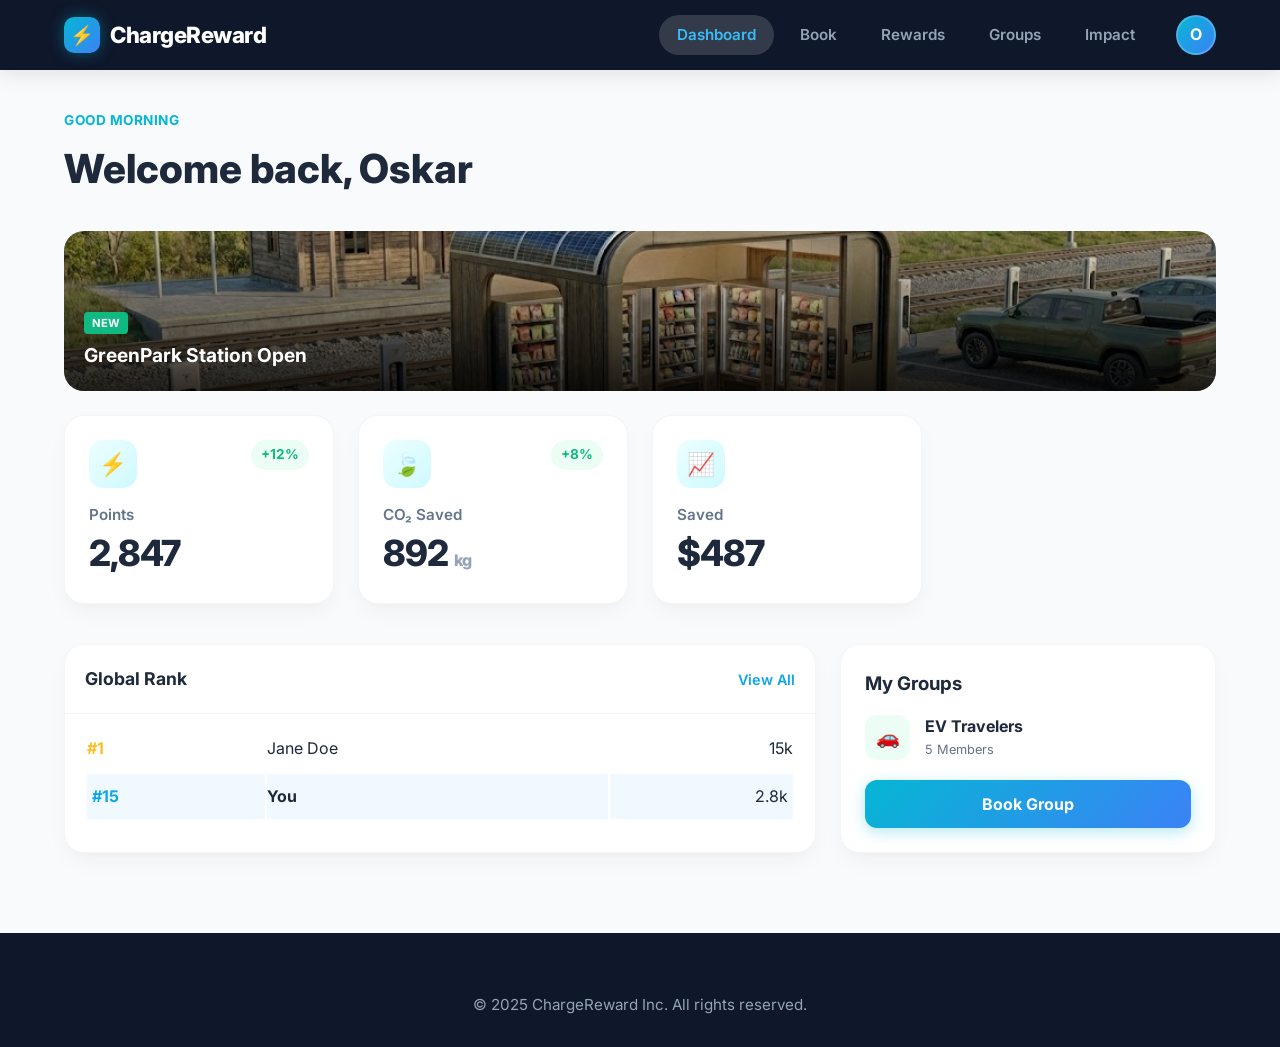
==== commit 79930cac: "update" ====
--- a/index.html
+++ b/index.html
@@ -47,7 +47,7 @@
         <h1>Welcome back, Oskar</h1>
     </div>
 
-    <div style="background: url('images/station-aerial.jpg') center/cover; height: 160px; border-radius: 20px; margin-bottom: 24px; position: relative; overflow: hidden;">
+    <div style="background: url('images/greenpark.jpg') center/cover; height: 160px; border-radius: 20px; margin-bottom: 24px; position: relative; overflow: hidden;">
         <div style="background: linear-gradient(to top, rgba(0,0,0,0.8), transparent); width: 100%; height: 100%; display: flex; align-items: flex-end; padding: 20px;">
             <div style="color: white;">
                 <span style="background: #10b981; font-size: 0.7rem; font-weight: 700; padding: 4px 8px; border-radius: 4px; text-transform: uppercase;">New</span>
@@ -118,5 +118,13 @@
     </div>
 </div>
 
+<footer class="footer">
+    <div class="footer-container">
+        <div class="footer-bottom">
+            <p>&copy; 2025 ChargeReward Inc. All rights reserved.</p>
+        </div>
+    </div>
+</footer>
+
 </body>
 </html>
--- a/styles.css
+++ b/styles.css
@@ -19,9 +19,11 @@
     
     /* UI Variables */
     --nav-height: 70px;
-    --bottom-nav-height: 65px; /* Mobile */
+    --bottom-nav-height: 65px; 
     --radius-lg: 20px;
     --radius-md: 12px;
+    
+    /* Shadows */
     --shadow-sm: 0 1px 3px rgba(0,0,0,0.05);
     --shadow-card: 0 10px 25px -5px rgba(0, 0, 0, 0.05), 0 8px 10px -6px rgba(0, 0, 0, 0.01);
     --shadow-float: 0 20px 25px -5px rgba(0, 0, 0, 0.1), 0 10px 10px -5px rgba(0, 0, 0, 0.04);
@@ -38,10 +40,10 @@
     min-height: 100vh;
     display: flex;
     flex-direction: column;
-    padding-bottom: var(--bottom-nav-height); /* Space for mobile nav */
-}
-
-a { text-decoration: none; color: inherit; transition: 0.2s; }
+    /* Removed padding-bottom here to fix PC layout */
+}
+
+a { text-decoration: none; color: inherit; transition: all 0.2s ease; }
 button { font-family: inherit; cursor: pointer; }
 
 /* --- Desktop Navigation --- */
@@ -50,7 +52,7 @@
     height: var(--nav-height);
     display: flex; align-items: center;
     position: sticky; top: 0; z-index: 1000;
-    box-shadow: 0 4px 6px -1px rgba(0,0,0,0.1);
+    box-shadow: 0 4px 20px rgba(0,0,0,0.1);
 }
 
 .nav-container {
@@ -61,48 +63,52 @@
 
 .logo {
     display: flex; align-items: center; gap: 10px;
-    color: var(--text-white); font-weight: 800; font-size: 1.3rem; letter-spacing: -0.5px;
+    color: var(--text-white); font-weight: 800; font-size: 1.4rem; letter-spacing: -0.5px;
 }
 
 .logo-icon {
-    width: 32px; height: 32px;
+    width: 36px; height: 36px;
     background: var(--gradient-primary);
-    border-radius: 8px;
+    border-radius: 10px;
     display: flex; align-items: center; justify-content: center;
-    color: white; font-size: 1.1rem;
+    color: white; font-size: 1.2rem;
+    box-shadow: 0 0 15px rgba(6, 182, 212, 0.4);
 }
 
 .nav-links { display: flex; gap: 8px; align-items: center; }
 
 .nav-item {
-    color: #94a3b8; font-size: 0.9rem; font-weight: 600;
+    color: #94a3b8; font-size: 0.95rem; font-weight: 600;
     display: flex; align-items: center; gap: 8px;
-    padding: 8px 16px; border-radius: 99px;
+    padding: 8px 18px; border-radius: 99px;
     transition: all 0.2s ease;
 }
 
-.nav-item:hover { color: white; background: rgba(255,255,255,0.05); }
+.nav-item:hover { color: white; background: rgba(255,255,255,0.1); }
 
 .nav-item.active {
-    background: rgba(255,255,255,0.1); color: var(--accent-cyan);
+    background: rgba(255,255,255,0.15); color: #38bdf8;
 }
 
 .nav-profile {
-    width: 38px; height: 38px;
+    width: 40px; height: 40px;
     border-radius: 50%;
     background: var(--gradient-primary);
     color: white;
     display: flex; align-items: center; justify-content: center;
-    font-weight: 700; margin-left: 10px;
-}
-
-/* --- Mobile Bottom Navigation --- */
+    font-weight: 700; margin-left: 15px;
+    border: 2px solid rgba(255,255,255,0.2);
+    cursor: pointer;
+}
+.nav-profile:hover { border-color: white; }
+
+/* --- Mobile Bottom Navigation (Hidden on PC) --- */
 .mobile-nav {
-    display: none; /* Hidden on desktop */
+    display: none; 
     position: fixed; bottom: 0; left: 0; width: 100%;
     height: var(--bottom-nav-height);
     background: rgba(255, 255, 255, 0.95);
-    backdrop-filter: blur(10px);
+    backdrop-filter: blur(12px);
     border-top: 1px solid #e2e8f0;
     justify-content: space-around; align-items: center;
     z-index: 1000;
@@ -115,164 +121,311 @@
     width: 100%; height: 100%;
 }
 
-.mobile-nav-item span { font-size: 1.2rem; margin-bottom: 2px; }
+.mobile-nav-item span { font-size: 1.25rem; margin-bottom: 2px; }
 .mobile-nav-item.active { color: #0284c7; }
 
-/* --- Layout --- */
+/* --- Main Layout --- */
 .main-content {
     max-width: 1200px; margin: 0 auto;
-    padding: 30px 24px; width: 100%; flex: 1;
-}
-
-/* --- Typography & Headers --- */
-.page-heading { margin-bottom: 30px; text-align: left; }
-.page-heading h1 { font-size: 2rem; font-weight: 800; color: var(--text-dark); letter-spacing: -1px; margin-bottom: 8px; }
-.page-heading p { color: var(--text-grey); font-size: 1rem; }
-
-.section-title { margin: 40px 0 20px; }
-.section-title h2 { font-size: 1.5rem; font-weight: 700; color: var(--text-dark); margin-bottom: 4px; }
-.section-title p { color: var(--text-grey); font-size: 0.9rem; }
-
-/* --- DASHBOARD CARDS --- */
-.stats-grid {
-    display: grid; grid-template-columns: repeat(4, 1fr); gap: 20px; margin-bottom: 30px;
-}
-
+    padding: 40px 24px; width: 100%; flex: 1;
+}
+
+/* --- Typography --- */
+.page-heading { margin-bottom: 40px; }
+.page-heading h1 { font-size: 2.5rem; font-weight: 800; color: var(--text-dark); letter-spacing: -1px; margin-bottom: 10px; }
+.page-heading p { color: var(--text-grey); font-size: 1.1rem; max-width: 600px; }
+
+.section-title { margin: 50px 0 25px; }
+.section-title h2 { font-size: 1.75rem; font-weight: 700; color: var(--text-dark); margin-bottom: 5px; }
+.section-title p { color: var(--text-grey); font-size: 1rem; }
+
+/* --- COMMON CARD STYLES --- */
 .stat-card, .group-card, .booking-card, .reward-card-new, .impact-stat-card {
     background: var(--card-bg);
     border-radius: var(--radius-lg);
     padding: 24px;
     box-shadow: var(--shadow-card);
-    transition: transform 0.2s, box-shadow 0.2s;
-    border: 1px solid rgba(0,0,0,0.03);
-}
-
-.stat-card:hover { transform: translateY(-2px); box-shadow: var(--shadow-float); }
+    transition: all 0.3s cubic-bezier(0.4, 0, 0.2, 1);
+    border: 1px solid rgba(0,0,0,0.04);
+    position: relative;
+    overflow: hidden;
+}
+
+/* Desktop Hover Effect: Lift up */
+.stat-card:hover, .group-card:hover, .booking-card:hover, .reward-card-new:hover { 
+    transform: translateY(-5px); 
+    box-shadow: var(--shadow-float); 
+}
+
+/* --- DASHBOARD --- */
+.welcome-header { margin-bottom: 30px; }
+.sub-label { color: var(--accent-cyan); font-weight: 700; text-transform: uppercase; font-size: 0.85rem; letter-spacing: 0.5px; margin-bottom: 5px; }
+.welcome-header h1 { font-size: 2.5rem; font-weight: 800; color: var(--text-dark); }
+
+/* Banner */
+.featured-banner {
+    background: url('images/station-aerial.jpg') center/cover; 
+    height: 240px; 
+    border-radius: 24px; 
+    margin-bottom: 40px; 
+    position: relative; 
+    overflow: hidden;
+    box-shadow: var(--shadow-card);
+}
+.banner-overlay {
+    background: linear-gradient(to right, rgba(15, 23, 42, 0.9) 0%, rgba(15, 23, 42, 0.4) 60%, transparent 100%);
+    width: 100%; height: 100%; display: flex; align-items: center; padding: 40px;
+}
+
+/* Stats Grid */
+.stats-grid {
+    display: grid; grid-template-columns: repeat(4, 1fr); gap: 24px; margin-bottom: 40px;
+}
 
 .stat-icon-wrapper { display: flex; justify-content: space-between; align-items: flex-start; margin-bottom: 15px; }
 .stat-icon {
-    width: 44px; height: 44px;
+    width: 48px; height: 48px;
     background: linear-gradient(135deg, #ecfeff 0%, #cffafe 100%);
     color: var(--accent-cyan);
-    border-radius: 12px;
-    display: flex; align-items: center; justify-content: center; font-size: 1.3rem;
-}
-.trend-badge { color: var(--accent-green); font-size: 0.8rem; font-weight: 700; background: #ecfdf5; padding: 4px 8px; border-radius: 20px; }
-
-.stat-value { font-size: 2.2rem; font-weight: 800; color: var(--text-dark); line-height: 1; margin: 5px 0; letter-spacing: -1px; }
-.stat-label { font-size: 0.9rem; color: var(--text-grey); font-weight: 600; }
-
-.dashboard-split { display: grid; grid-template-columns: 2fr 1fr; gap: 24px; margin-bottom: 30px; }
-
-/* Sessions List */
+    border-radius: 14px;
+    display: flex; align-items: center; justify-content: center; font-size: 1.4rem;
+}
+.trend-badge { color: var(--accent-green); font-size: 0.85rem; font-weight: 700; background: #ecfdf5; padding: 4px 10px; border-radius: 20px; }
+.stat-value { font-size: 2.25rem; font-weight: 800; color: var(--text-dark); line-height: 1; margin: 8px 0; letter-spacing: -1px; }
+.stat-label { font-size: 0.95rem; color: var(--text-grey); font-weight: 600; }
+
+.dashboard-split { display: grid; grid-template-columns: 2fr 1fr; gap: 24px; margin-bottom: 40px; }
+
+/* Sessions & Impact */
 .session-item {
     display: flex; align-items: center; justify-content: space-between;
-    padding: 16px; background: #f8fafc; border-radius: 16px; margin-bottom: 12px;
-}
-.session-icon {
-    width: 40px; height: 40px; background: #e0f2fe; color: #0284c7;
-    border-radius: 10px; display: flex; align-items: center; justify-content: center;
-}
-
-/* Impact Box */
+    padding: 16px 20px; background: #f8fafc; border-radius: 16px; margin-bottom: 12px;
+    border: 1px solid transparent; transition: 0.2s;
+}
+.session-item:hover { border-color: #e2e8f0; background: #f1f5f9; }
+
 .impact-box {
     background: var(--gradient-primary); color: white;
-    padding: 30px; border-radius: var(--radius-lg);
+    padding: 30px; border-radius: 24px;
     box-shadow: 0 20px 40px -10px rgba(6, 182, 212, 0.4);
 }
-.impact-row { border-color: rgba(255,255,255,0.2); }
-.impact-val { font-size: 2rem; }
+.impact-row { display: flex; justify-content: space-between; align-items: flex-end; margin-bottom: 20px; border-bottom: 1px solid rgba(255,255,255,0.2); padding-bottom: 20px; }
+.impact-val { font-size: 2.2rem; font-weight: 700; }
 
 /* --- BOOKING FILTERS --- */
-.filter-container { margin-bottom: 30px; }
+.filter-container { margin-bottom: 40px; }
 .filter-tabs {
-    display: flex; gap: 8px;
-    overflow-x: auto; /* Scrollable on mobile */
-    padding-bottom: 5px; /* Space for scrollbar */
-    -ms-overflow-style: none; scrollbar-width: none;
-}
-.filter-tabs::-webkit-scrollbar { display: none; }
+    display: flex; gap: 12px;
+    flex-wrap: wrap; /* Wrap on desktop */
+}
 
 .filter-tab {
-    padding: 10px 20px; border-radius: 50px;
+    padding: 12px 24px; border-radius: 50px;
     border: 1px solid #e2e8f0; background: white;
-    font-weight: 600; font-size: 0.9rem; color: var(--text-grey);
-    white-space: nowrap; flex-shrink: 0; /* Prevent squishing */
-    transition: 0.2s;
-}
+    font-weight: 600; font-size: 0.95rem; color: var(--text-grey);
+    cursor: pointer; transition: all 0.2s;
+    display: flex; align-items: center; gap: 8px;
+}
+
+.filter-tab:hover { background: #f8fafc; border-color: #cbd5e1; transform: translateY(-1px); }
 
 .filter-tab.active {
     background: var(--text-dark); color: white; border-color: var(--text-dark);
-    box-shadow: 0 4px 12px rgba(0,0,0,0.2);
+    box-shadow: 0 6px 15px rgba(0,0,0,0.15);
 }
 
 /* --- BOOKING CARDS --- */
-.booking-grid { display: grid; grid-template-columns: repeat(auto-fill, minmax(340px, 1fr)); gap: 24px; }
-.booking-card { padding: 0; border: none; overflow: hidden; }
-.card-image-wrapper { height: 200px; position: relative; }
-.card-img { width: 100%; height: 100%; object-fit: cover; }
+.booking-grid { display: grid; grid-template-columns: repeat(auto-fill, minmax(360px, 1fr)); gap: 30px; }
+.booking-card { padding: 0; border: none; }
+.card-image-wrapper { height: 220px; position: relative; }
+.card-img { width: 100%; height: 100%; object-fit: cover; transition: transform 0.5s; }
+.booking-card:hover .card-img { transform: scale(1.05); }
+
 .badge-bonus {
-    position: absolute; top: 12px; right: 12px;
+    position: absolute; top: 16px; right: 16px;
     background: var(--gradient-gold); color: white;
-    padding: 6px 12px; border-radius: 20px; font-size: 0.75rem; font-weight: 800;
-    box-shadow: 0 4px 10px rgba(0,0,0,0.2);
-}
-.card-body { padding: 20px; }
+    padding: 6px 14px; border-radius: 20px; font-size: 0.8rem; font-weight: 800;
+    box-shadow: 0 4px 10px rgba(0,0,0,0.2); z-index: 2;
+}
+.card-body { padding: 24px; }
+.card-meta { display: flex; flex-direction: column; gap: 6px; margin-bottom: 20px; }
+.meta-row { display: flex; align-items: center; gap: 8px; font-size: 0.9rem; color: var(--text-grey); }
+
+.info-box {
+    background-color: #f8fafc; border-radius: 12px; padding: 16px;
+    display: flex; justify-content: space-between; margin-bottom: 20px;
+    border: 1px solid #f1f5f9;
+}
+
 .btn-block {
     width: 100%; padding: 14px; border: none; border-radius: 12px;
     background: var(--gradient-primary); color: white;
     font-weight: 700; font-size: 1rem;
     box-shadow: 0 4px 15px rgba(6, 182, 212, 0.3);
-    transition: 0.2s;
-}
-.btn-block:hover { transform: translateY(-1px); box-shadow: 0 6px 20px rgba(6, 182, 212, 0.4); }
+    transition: all 0.2s; cursor: pointer;
+}
+.btn-block:hover { 
+    transform: translateY(-2px); 
+    box-shadow: 0 8px 25px rgba(6, 182, 212, 0.4); 
+    background: var(--gradient-hover);
+}
 
 /* --- REWARDS --- */
 .points-hero {
-    background: var(--gradient-primary); padding: 40px; border-radius: 24px;
-    color: white; margin-bottom: 40px;
+    background: var(--gradient-primary); padding: 50px; border-radius: 24px;
+    color: white; margin-bottom: 50px;
     box-shadow: 0 20px 40px -10px rgba(59, 130, 246, 0.4);
-    position: relative; overflow: hidden;
-}
-.big-points { font-size: 4.5rem; letter-spacing: -2px; }
-.rewards-grid-new { display: grid; grid-template-columns: repeat(auto-fill, minmax(300px, 1fr)); gap: 24px; }
-.btn-redeem { background: #ecfeff; color: #0891b2; padding: 8px 20px; border-radius: 8px; font-weight: 700; border: none; }
-
-/* --- GROUPS / LEADERBOARD --- */
-.leaderboard-table { border-radius: 12px; overflow: hidden; }
-.leaderboard-section { overflow-x: auto; } /* Scroll table horizontally */
-.groups-grid { display: grid; grid-template-columns: repeat(auto-fill, minmax(300px, 1fr)); gap: 24px; }
-
-/* --- MOBILE RESPONSIVENESS --- */
+    display: flex; justify-content: space-between; align-items: center;
+}
+.big-points { font-size: 5rem; font-weight: 800; letter-spacing: -2px; line-height: 1; margin: 10px 0 30px; }
+.rewards-grid-new { display: grid; grid-template-columns: repeat(auto-fill, minmax(350px, 1fr)); gap: 30px; }
+.reward-card-new { height: auto; min-height: 220px; }
+.reward-icon-box { width: 56px; height: 56px; font-size: 1.8rem; }
+.btn-redeem { 
+    background: #ecfeff; color: #0891b2; 
+    padding: 10px 24px; border-radius: 10px; font-weight: 700; border: none;
+    transition: 0.2s; cursor: pointer;
+}
+.btn-redeem:hover { background: #cffafe; color: #06b6d4; }
+
+/* Bonus Panel */
+.bonus-panel {
+    background: linear-gradient(135deg, #10b981 0%, #059669 100%); 
+    color: white; padding: 40px;
+    border-radius: 24px; margin-top: 50px; 
+    box-shadow: 0 15px 30px -5px rgba(16, 185, 129, 0.3);
+}
+.bonus-list li { display: flex; gap: 12px; font-size: 1.1rem; margin-bottom: 12px; }
+
+/* --- GROUPS & LEADERBOARD --- */
+.leaderboard-section { background: white; border-radius: 16px; box-shadow: var(--shadow-sm); overflow: hidden; }
+.leaderboard-table { width: 100%; border-collapse: collapse; }
+.leaderboard-table th, .leaderboard-table td { padding: 18px 24px; text-align: left; border-bottom: 1px solid #f1f5f9; font-size: 1rem; }
+.groups-grid { display: grid; grid-template-columns: repeat(auto-fill, minmax(320px, 1fr)); gap: 24px; }
+.group-header { display: flex; justify-content: space-between; margin-bottom: 20px; }
+.btn-outline { 
+    flex: 1; padding: 12px; border: 1px solid #cbd5e1; background: white; 
+    border-radius: 12px; font-weight: 600; cursor: pointer; transition: 0.2s; 
+}
+.btn-outline:hover { background: #f1f5f9; border-color: #94a3b8; }
+
+/* --- FOOTER --- */
+.footer { 
+    background-color: var(--header-bg); color: #94a3b8; 
+    padding: 60px 0 30px; margin-top: auto; text-align: center; font-size: 0.95rem; 
+}
+
+/* --- MATERIALS / POD STANDARDS SECTION --- */
+.materials-section {
+    background: white;
+    border-radius: 20px; /* Consistent rounded corners */
+    padding: 30px;
+    margin-bottom: 40px;
+    box-shadow: 0 4px 6px -1px rgba(0,0,0,0.05); /* Subtle shadow */
+    border: 1px solid rgba(0,0,0,0.04);
+}
+
+.materials-section h3 {
+    font-size: 1.25rem;
+    font-weight: 700;
+    margin-bottom: 20px;
+    color: var(--text-dark);
+}
+
+.materials-grid {
+    display: grid;
+    grid-template-columns: repeat(auto-fit, minmax(200px, 1fr)); /* Responsive layout */
+    gap: 30px;
+}
+
+.mat-item {
+    display: flex;
+    flex-direction: column;
+    align-items: flex-start;
+    gap: 12px;
+}
+
+.mat-icon {
+    width: 48px;
+    height: 48px;
+    background: linear-gradient(135deg, #ecfeff 0%, #cffafe 100%); /* Cyan gradient background */
+    color: var(--accent-cyan);
+    border-radius: 12px;
+    display: flex;
+    align-items: center;
+    justify-content: center;
+    font-size: 1.5rem;
+}
+
+.mat-item h4 {
+    font-size: 1rem;
+    font-weight: 700;
+    margin: 0;
+    color: var(--text-dark);
+}
+
+.mat-item p {
+    font-size: 0.9rem;
+    color: var(--text-grey);
+    margin: 0;
+    line-height: 1.5;
+}
+
+/* Mobile Adjustment for Pod Standards */
 @media (max-width: 768px) {
-    /* Layout */
+    .materials-grid {
+        grid-template-columns: 1fr 1fr; /* 2 columns on phones */
+        gap: 20px;
+    }
+    .mat-item {
+        align-items: center; 
+        text-align: center;
+    }
+}
+
+/* =========================================
+   MOBILE RESPONSIVENESS (Phone Only)
+   ========================================= */
+@media (max-width: 768px) {
+    /* Enable Bottom Padding for Nav */
+    body { padding-bottom: var(--bottom-nav-height); }
+    
     .main-content { padding: 20px 16px; }
     
-    /* Navigation */
-    .nav-links { display: none; } /* Hide top nav links */
-    .mobile-nav { display: flex; } /* Show bottom nav */
-    .nav-profile { display: none; } /* Move profile to settings page eventually */
-    .navbar { justify-content: center; } /* Center logo on mobile */
-
-    /* Typography */
-    .page-heading h1 { font-size: 1.75rem; }
+    /* Navigation Switch */
+    .nav-links { display: none; }
+    .mobile-nav { display: flex; }
+    .nav-profile { display: none; }
+    .navbar { justify-content: center; height: 60px; } 
+    
+    /* Typography Scaling */
+    .page-heading h1 { font-size: 1.8rem; }
     .welcome-header h1 { font-size: 2rem; }
     .stat-value { font-size: 2rem; }
-
-    /* Grids to Single Column */
-    .stats-grid, .booking-grid, .rewards-grid-new, .groups-grid, .dashboard-split, .impact-stats-grid {
+    .big-points { font-size: 3.5rem; }
+    
+    /* Layouts to Single Column */
+    .stats-grid, .booking-grid, .rewards-grid-new, .groups-grid, 
+    .dashboard-split, .impact-stats-grid, .monthly-grid, .bottom-impact-grid {
         grid-template-columns: 1fr;
+        gap: 16px;
     }
-
-    /* Adjustments */
-    .points-hero { padding: 24px; text-align: center; }
-    .big-points { font-size: 3.5rem; }
+    
+    /* Filter Tabs Scroll */
+    .filter-tabs { 
+        flex-wrap: nowrap; overflow-x: auto; 
+        padding-bottom: 10px; /* room for scrollbar if any */
+        -webkit-overflow-scrolling: touch;
+    }
+    
+    /* Adjust Cards */
+    .points-hero { flex-direction: column; text-align: center; gap: 20px; padding: 24px; }
     .progress-section { width: 100%; }
-    .tier-icon { display: none; } /* Simplify for mobile */
-    
-    /* Tables */
-    .leaderboard-table th, .leaderboard-table td { padding: 12px; font-size: 0.9rem; }
-    
-    /* Buttons */
+    .tier-icon { display: none; }
+    
+    .leaderboard-table th, .leaderboard-table td { padding: 12px; font-size: 0.85rem; }
+    
     .btn-block { padding: 16px; }
-}+    .featured-banner { height: 180px; }
+}
+
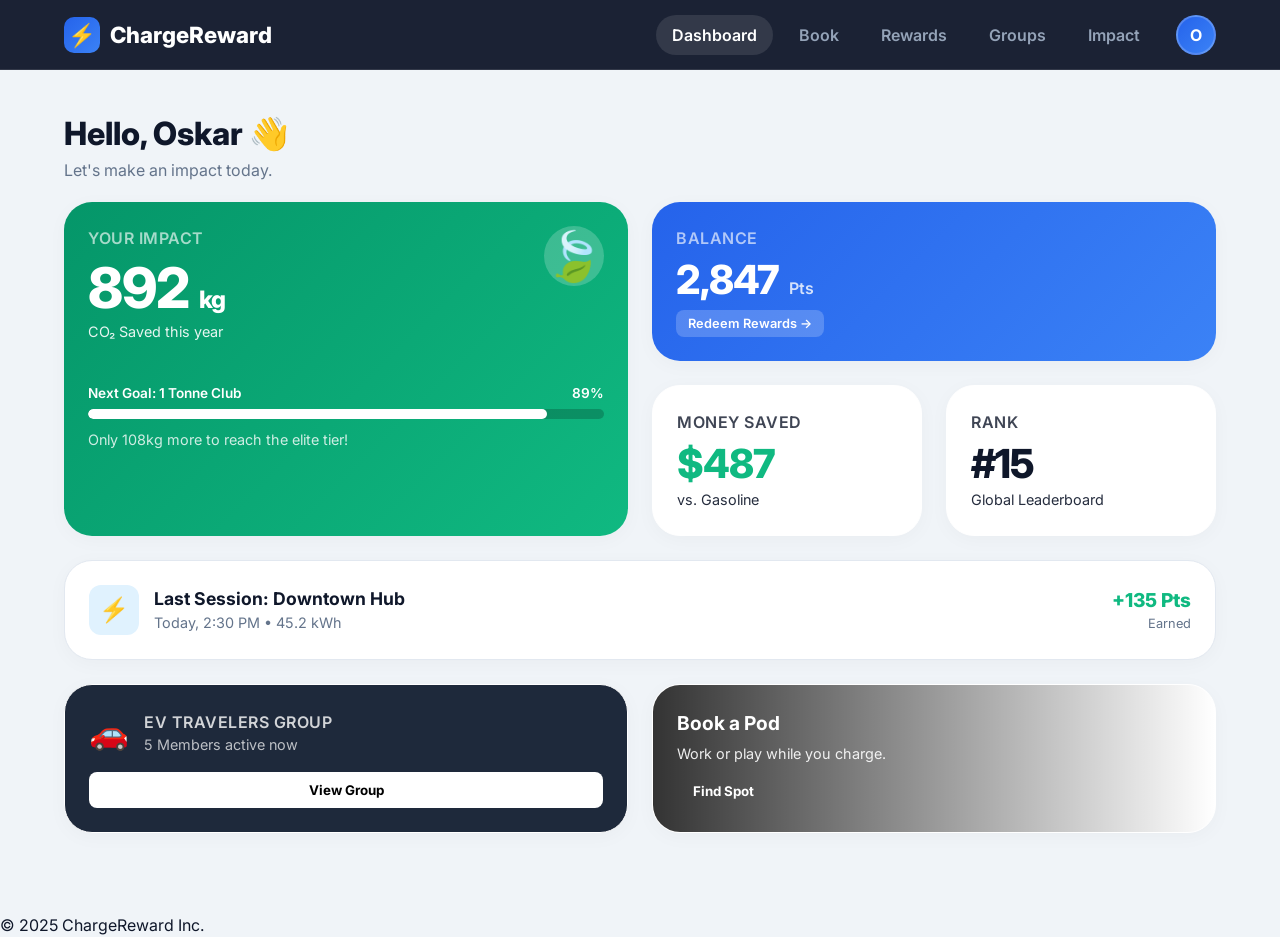
==== commit b0f4760f: "main impact edit mosaic" ====
--- a/index.html
+++ b/index.html
@@ -3,7 +3,7 @@
 <head>
     <meta charset="UTF-8">
     <meta name="viewport" content="width=device-width, initial-scale=1.0, maximum-scale=1.0, user-scalable=no">
-    <title>ChargeReward</title>
+    <title>ChargeReward - Dashboard</title>
     <link rel="stylesheet" href="styles.css">
     <link href="https://fonts.googleapis.com/css2?family=Inter:wght@400;600;700;800&display=swap" rel="stylesheet">
 </head>
@@ -11,10 +11,7 @@
 
 <nav class="navbar">
     <div class="nav-container">
-        <a href="index.html" class="logo">
-            <div class="logo-icon">⚡</div>
-            <span>ChargeReward</span>
-        </a>
+        <a href="index.html" class="logo"><div class="logo-icon">⚡</div><span>ChargeReward</span></a>
         <div class="nav-links">
             <a href="index.html" class="nav-item active">Dashboard</a>
             <a href="booking.html" class="nav-item">Book</a>
@@ -27,104 +24,103 @@
 </nav>
 
 <div class="mobile-nav">
-    <a href="index.html" class="mobile-nav-item active">
-        <span>📊</span> Dashboard
-    </a>
-    <a href="booking.html" class="mobile-nav-item">
-        <span>📍</span> Book
-    </a>
-    <a href="rewards.html" class="mobile-nav-item">
-        <span>🎁</span> Rewards
-    </a>
-    <a href="groups.html" class="mobile-nav-item">
-        <span>👥</span> Groups
-    </a>
+    <a href="index.html" class="mobile-nav-item active"><span>📊</span> Dashboard</a>
+    <a href="booking.html" class="mobile-nav-item"><span>📍</span> Book</a>
+    <a href="rewards.html" class="mobile-nav-item"><span>🎁</span> Rewards</a>
+    <a href="groups.html" class="mobile-nav-item"><span>👥</span> Groups</a>
 </div>
 
 <div class="main-content">
-    <div class="welcome-header">
-        <div class="sub-label">Good morning</div>
-        <h1>Welcome back, Oskar</h1>
+    
+    <div style="margin-bottom: 20px;">
+        <h1 style="font-size: 2rem; font-weight: 800; margin: 0;">Hello, Oskar 👋</h1>
+        <p style="color: var(--text-grey);">Let's make an impact today.</p>
     </div>
 
-    <div style="background: url('images/greenpark.jpg') center/cover; height: 160px; border-radius: 20px; margin-bottom: 24px; position: relative; overflow: hidden;">
-        <div style="background: linear-gradient(to top, rgba(0,0,0,0.8), transparent); width: 100%; height: 100%; display: flex; align-items: flex-end; padding: 20px;">
-            <div style="color: white;">
-                <span style="background: #10b981; font-size: 0.7rem; font-weight: 700; padding: 4px 8px; border-radius: 4px; text-transform: uppercase;">New</span>
-                <h3 style="margin: 5px 0 0; font-size: 1.2rem;">GreenPark Station Open</h3>
+    <div class="bento-grid">
+        
+        <div class="bento-card card-impact span-2 span-row-2">
+            <div style="display: flex; justify-content: space-between; align-items: start;">
+                <div>
+                    <div class="bento-title" style="color: rgba(255,255,255,0.8);">Your Impact</div>
+                    <div class="bento-value" style="font-size: 3.5rem;">892 <span style="font-size: 1.5rem;">kg</span></div>
+                    <div class="bento-sub">CO₂ Saved this year</div>
+                </div>
+                <div style="font-size: 3rem; background: rgba(255,255,255,0.2); width: 60px; height: 60px; border-radius: 50%; display: flex; align-items: center; justify-content: center;">🍃</div>
             </div>
-        </div>
-    </div>
-
-    <div class="stats-grid">
-        <div class="stat-card">
-            <div class="stat-icon-wrapper">
-                <div class="stat-icon">⚡</div>
-                <div class="trend-badge">+12%</div>
-            </div>
-            <div class="stat-label">Points</div>
-            <div class="stat-value">2,847</div>
-        </div>
-        <div class="stat-card">
-            <div class="stat-icon-wrapper">
-                <div class="stat-icon">🍃</div>
-                <div class="trend-badge">+8%</div>
-            </div>
-            <div class="stat-label">CO₂ Saved</div>
-            <div class="stat-value">892 <small style="font-size: 1rem; color: #94a3b8;">kg</small></div>
-        </div>
-        <div class="stat-card">
-            <div class="stat-icon-wrapper">
-                <div class="stat-icon">📈</div>
-            </div>
-            <div class="stat-label">Saved</div>
-            <div class="stat-value">$487</div>
-        </div>
-    </div>
-
-    <div class="dashboard-split">
-        <div class="stat-card" style="padding: 0;">
-            <div style="padding: 20px; border-bottom: 1px solid #f1f5f9; display: flex; justify-content: space-between; align-items: center;">
-                <h3 style="font-size: 1.1rem; font-weight: 700;">Global Rank</h3>
-                <a href="groups.html" style="color: #0ea5e9; font-weight: 600; font-size: 0.9rem;">View All</a>
-            </div>
-            <div style="padding: 0 20px 20px;">
-                <table style="width: 100%; text-align: left; margin-top: 10px;">
-                    <tr style="border-bottom: 1px solid #f8fafc;">
-                        <td style="padding: 10px 0; font-weight: 700; color: #fbbf24;">#1</td>
-                        <td>Jane Doe</td>
-                        <td style="text-align: right;">15k</td>
-                    </tr>
-                    <tr style="background: #f0f9ff; border-radius: 8px;">
-                        <td style="padding: 10px 5px; font-weight: 700; color: #0ea5e9;">#15</td>
-                        <td><strong>You</strong></td>
-                        <td style="text-align: right; padding-right: 5px;">2.8k</td>
-                    </tr>
-                </table>
+            
+            <div style="margin-top: 40px;">
+                <div class="progress-label">
+                    <span>Next Goal: 1 Tonne Club</span>
+                    <span>89%</span>
+                </div>
+                <div class="progress-bar"><div class="progress-fill" style="width: 89%;"></div></div>
+                <p style="margin-top: 10px; font-size: 0.9rem; opacity: 0.8;">Only 108kg more to reach the elite tier!</p>
             </div>
         </div>
 
-        <div class="stat-card">
-            <h3 style="margin-bottom: 15px;">My Groups</h3>
-            <div style="display: flex; gap: 15px; align-items: center; margin-bottom: 20px;">
-                <div style="width: 45px; height: 45px; background: #ecfdf5; border-radius: 12px; display: flex; align-items: center; justify-content: center; font-size: 1.2rem;">🚗</div>
-                <div>
-                    <div style="font-weight: 700;">EV Travelers</div>
-                    <div style="font-size: 0.8rem; color: #64748b;">5 Members</div>
+        <div class="bento-card card-blue span-2">
+            <div class="bento-title" style="color: rgba(255,255,255,0.8);">Balance</div>
+            <div style="display: flex; align-items: baseline; gap: 10px;">
+                <div class="bento-value">2,847</div>
+                <div style="font-weight: 600; opacity: 0.8;">Pts</div>
+            </div>
+            <div style="margin-top: 10px;">
+                <button style="background: rgba(255,255,255,0.2); border: none; color: white; padding: 6px 12px; border-radius: 8px; font-weight: 600; font-size: 0.8rem;" onclick="location.href='rewards.html'">Redeem Rewards →</button>
+            </div>
+        </div>
+
+        <div class="bento-card">
+            <div class="bento-title">Money Saved</div>
+            <div class="bento-value" style="color: #10b981;">$487</div>
+            <div class="bento-sub">vs. Gasoline</div>
+        </div>
+
+        <div class="bento-card">
+            <div class="bento-title">Rank</div>
+            <div class="bento-value">#15</div>
+            <div class="bento-sub">Global Leaderboard</div>
+        </div>
+
+        <div class="bento-card span-full" style="background: white; border: 1px solid #e2e8f0;">
+            <div style="display: flex; justify-content: space-between; align-items: center; flex-wrap: wrap; gap: 15px;">
+                <div style="display: flex; align-items: center; gap: 15px;">
+                    <div style="width: 50px; height: 50px; background: #e0f2fe; color: #0284c7; border-radius: 12px; display: flex; align-items: center; justify-content: center; font-size: 1.5rem;">⚡</div>
+                    <div>
+                        <div style="font-weight: 700; font-size: 1.1rem;">Last Session: Downtown Hub</div>
+                        <div style="color: var(--text-grey); font-size: 0.9rem;">Today, 2:30 PM • 45.2 kWh</div>
+                    </div>
+                </div>
+                <div style="text-align: right;">
+                    <div style="font-weight: 800; font-size: 1.2rem; color: #10b981;">+135 Pts</div>
+                    <div style="font-size: 0.8rem; color: var(--text-grey);">Earned</div>
                 </div>
             </div>
-            <button class="btn-block" onclick="window.location.href='booking.html'">Book Group</button>
         </div>
+
+        <div class="bento-card span-2 card-dark">
+            <div style="display: flex; gap: 15px; align-items: center;">
+                <div style="font-size: 2rem;">🚗</div>
+                <div>
+                    <div class="bento-title" style="margin: 0; color: white;">EV Travelers Group</div>
+                    <div style="opacity: 0.7; font-size: 0.9rem;">5 Members active now</div>
+                </div>
+            </div>
+            <button style="margin-top: 15px; width: 100%; padding: 10px; background: white; color: black; border: none; border-radius: 8px; font-weight: 700;">View Group</button>
+        </div>
+
+        <div class="bento-card span-2" style="background-image: url('images/station-aerial.jpg'); background-size: cover; position: relative;">
+            <div style="position: absolute; inset: 0; background: linear-gradient(to right, black, transparent); opacity: 0.8;"></div>
+            <div style="position: relative; z-index: 1; color: white; height: 100%; display: flex; flex-direction: column; justify-content: center;">
+                <h3 style="font-size: 1.2rem; margin-bottom: 5px;">Book a Pod</h3>
+                <p style="font-size: 0.9rem; opacity: 0.9; margin-bottom: 10px;">Work or play while you charge.</p>
+                <button style="background: var(--accent-cyan); color: white; border: none; padding: 8px 16px; border-radius: 8px; width: fit-content; font-weight: 700;">Find Spot</button>
+            </div>
+        </div>
+
     </div>
 </div>
 
-<footer class="footer">
-    <div class="footer-container">
-        <div class="footer-bottom">
-            <p>&copy; 2025 ChargeReward Inc. All rights reserved.</p>
-        </div>
-    </div>
-</footer>
-
+<footer class="footer"><div class="footer-container"><p>&copy; 2025 ChargeReward Inc.</p></div></footer>
 </body>
 </html>
--- a/styles.css
+++ b/styles.css
@@ -1,32 +1,24 @@
 :root {
-    /* --- Modern Color Palette --- */
-    --header-bg: #0f172a;       /* Deep Navy */
-    --bg-body: #f8fafc;         /* Crisp Light Grey */
+    /* --- Modern Palette --- */
+    --bg-body: #f0f4f8;         /* Slightly cooler grey */
     --card-bg: #ffffff;
+    --text-dark: #0f172a;
+    --text-grey: #64748b;
     
-    /* Modern Gradients */
-    --gradient-primary: linear-gradient(135deg, #06b6d4 0%, #3b82f6 100%);
-    --gradient-hover: linear-gradient(135deg, #0891b2 0%, #2563eb 100%);
-    --gradient-gold: linear-gradient(135deg, #f59e0b 0%, #d97706 100%);
+    /* --- Mosaic Gradients --- */
+    --grad-impact: linear-gradient(135deg, #059669 0%, #10b981 100%); /* Forest to Emerald */
+    --grad-blue: linear-gradient(135deg, #2563eb 0%, #3b82f6 100%);   /* Tech Blue */
+    --grad-glass: linear-gradient(180deg, rgba(255,255,255,0.8) 0%, rgba(255,255,255,0.4) 100%);
     
-    /* Accents */
-    --text-dark: #1e293b;
-    --text-grey: #64748b;
-    --text-white: #ffffff;
+    /* --- Dimensions --- */
+    --nav-height: 70px;
+    --bottom-nav-height: 70px;
+    --radius-xl: 28px;  /* Softer, more modern corners */
+    --radius-md: 16px;
     
-    --accent-cyan: #06b6d4;
-    --accent-green: #10b981;
-    
-    /* UI Variables */
-    --nav-height: 70px;
-    --bottom-nav-height: 65px; 
-    --radius-lg: 20px;
-    --radius-md: 12px;
-    
-    /* Shadows */
-    --shadow-sm: 0 1px 3px rgba(0,0,0,0.05);
-    --shadow-card: 0 10px 25px -5px rgba(0, 0, 0, 0.05), 0 8px 10px -6px rgba(0, 0, 0, 0.01);
-    --shadow-float: 0 20px 25px -5px rgba(0, 0, 0, 0.1), 0 10px 10px -5px rgba(0, 0, 0, 0.04);
+    /* --- Shadows (Neater, tighter) --- */
+    --shadow-soft: 0 4px 20px rgba(0,0,0,0.03);
+    --shadow-pop: 0 10px 30px rgba(0,0,0,0.08);
 }
 
 * { margin: 0; padding: 0; box-sizing: border-box; -webkit-tap-highlight-color: transparent; }
@@ -35,397 +27,142 @@
     font-family: 'Inter', sans-serif;
     background-color: var(--bg-body);
     color: var(--text-dark);
-    line-height: 1.6;
-    -webkit-font-smoothing: antialiased;
+    line-height: 1.5;
     min-height: 100vh;
     display: flex;
     flex-direction: column;
-    /* Removed padding-bottom here to fix PC layout */
 }
 
-a { text-decoration: none; color: inherit; transition: all 0.2s ease; }
+a { text-decoration: none; color: inherit; transition: 0.2s; }
 button { font-family: inherit; cursor: pointer; }
 
-/* --- Desktop Navigation --- */
+/* --- Navbar (Glassmorphism) --- */
 .navbar {
-    background-color: var(--header-bg);
+    background: rgba(15, 23, 42, 0.95);
+    backdrop-filter: blur(12px);
     height: var(--nav-height);
-    display: flex; align-items: center;
     position: sticky; top: 0; z-index: 1000;
-    box-shadow: 0 4px 20px rgba(0,0,0,0.1);
+    border-bottom: 1px solid rgba(255,255,255,0.1);
+}
+.nav-container {
+    max-width: 1200px; margin: 0 auto; padding: 0 24px;
+    display: flex; justify-content: space-between; align-items: center; height: 100%;
+}
+.logo { display: flex; align-items: center; gap: 10px; color: white; font-weight: 800; font-size: 1.4rem; }
+.logo-icon { 
+    width: 36px; height: 36px; background: var(--grad-blue); 
+    border-radius: 10px; display: flex; align-items: center; justify-content: center; 
+}
+.nav-links { display: flex; gap: 10px; align-items: center; }
+.nav-item { color: #94a3b8; font-weight: 600; padding: 8px 16px; border-radius: 99px; transition: 0.2s; }
+.nav-item:hover, .nav-item.active { background: rgba(255,255,255,0.1); color: white; }
+.nav-profile { width: 40px; height: 40px; background: var(--grad-blue); border-radius: 50%; color: white; display: flex; align-items: center; justify-content: center; font-weight: 700; margin-left: 10px; border: 2px solid rgba(255,255,255,0.2); }
+
+/* --- Mobile Nav --- */
+.mobile-nav {
+    display: none; position: fixed; bottom: 0; left: 0; width: 100%;
+    height: var(--bottom-nav-height); background: white;
+    border-top: 1px solid #e2e8f0; z-index: 1000;
+    justify-content: space-around; align-items: center;
+    padding-bottom: env(safe-area-inset-bottom);
+}
+.mobile-nav-item { display: flex; flex-direction: column; align-items: center; justify-content: center; color: var(--text-grey); font-size: 0.7rem; font-weight: 600; width: 100%; height: 100%; }
+.mobile-nav-item.active { color: #2563eb; }
+.mobile-nav-item span { font-size: 1.4rem; margin-bottom: 2px; }
+
+/* --- Layout --- */
+.main-content { max-width: 1200px; margin: 0 auto; padding: 40px 24px; width: 100%; flex: 1; }
+
+/* --- THE BENTO GRID / MOSAIC SYSTEM --- */
+.bento-grid {
+    display: grid;
+    grid-template-columns: repeat(4, 1fr); /* 4 Column Grid */
+    grid-template-rows: auto;
+    gap: 24px;
+    margin-bottom: 40px;
 }
 
-.nav-container {
-    width: 100%; max-width: 1200px; margin: 0 auto;
-    display: flex; justify-content: space-between; align-items: center;
-    padding: 0 24px;
+/* Card Base */
+.bento-card {
+    background: var(--card-bg);
+    border-radius: var(--radius-xl);
+    padding: 24px;
+    box-shadow: var(--shadow-soft);
+    position: relative;
+    overflow: hidden;
+    transition: transform 0.3s ease, box-shadow 0.3s ease;
+    border: 1px solid white;
+}
+.bento-card:hover { transform: translateY(-4px); box-shadow: var(--shadow-pop); z-index: 2; }
+
+/* Mosaic Spans */
+.span-2 { grid-column: span 2; } /* Wide card */
+.span-row-2 { grid-row: span 2; } /* Tall card */
+.span-full { grid-column: span 4; } /* Full width */
+
+/* Specific Card Styles */
+.card-dark { background: #1e293b; color: white; }
+.card-impact { background: var(--grad-impact); color: white; border: none; }
+.card-blue { background: var(--grad-blue); color: white; border: none; }
+
+/* Text & Visuals within Bento */
+.bento-title { font-size: 1rem; font-weight: 600; opacity: 0.8; margin-bottom: 10px; text-transform: uppercase; letter-spacing: 0.5px; }
+.bento-value { font-size: 2.5rem; font-weight: 800; letter-spacing: -1px; line-height: 1; }
+.bento-sub { font-size: 0.9rem; opacity: 0.9; margin-top: 5px; }
+
+/* Impact Gamification Bars */
+.progress-container { margin-top: 20px; }
+.progress-label { display: flex; justify-content: space-between; font-size: 0.85rem; font-weight: 600; margin-bottom: 6px; }
+.progress-bar { height: 10px; background: rgba(0,0,0,0.2); border-radius: 99px; overflow: hidden; }
+.progress-fill { height: 100%; background: white; border-radius: 99px; width: 0%; transition: width 1s ease-out; }
+
+/* --- BOOKING STYLES (Modernized) --- */
+.filter-tabs { display: flex; gap: 10px; margin-bottom: 30px; overflow-x: auto; padding-bottom: 5px; }
+.filter-tab { 
+    background: white; border: 1px solid #e2e8f0; padding: 12px 24px; 
+    border-radius: 16px; font-weight: 600; color: var(--text-grey); 
+    white-space: nowrap; transition: 0.2s; cursor: pointer;
+}
+.filter-tab.active { background: #0f172a; color: white; border-color: #0f172a; }
+
+.booking-grid { display: grid; grid-template-columns: repeat(auto-fill, minmax(320px, 1fr)); gap: 24px; }
+.booking-card { background: white; border-radius: var(--radius-xl); overflow: hidden; box-shadow: var(--shadow-soft); transition: 0.3s; }
+.booking-card:hover { transform: translateY(-5px); box-shadow: var(--shadow-pop); }
+.card-image-wrapper { height: 200px; position: relative; }
+.card-img { width: 100%; height: 100%; object-fit: cover; }
+.card-body { padding: 20px; }
+.btn-block { width: 100%; padding: 14px; background: var(--text-dark); color: white; border-radius: 14px; font-weight: 700; border: none; transition: 0.2s; }
+.btn-block:hover { background: #334155; }
+
+/* --- MATERIALS SECTION --- */
+.materials-section { background: white; padding: 30px; border-radius: var(--radius-xl); margin-bottom: 40px; }
+.materials-grid { display: grid; grid-template-columns: repeat(auto-fit, minmax(200px, 1fr)); gap: 20px; margin-top: 20px; }
+.mat-item { background: #f8fafc; padding: 20px; border-radius: 16px; text-align: center; }
+.mat-icon { font-size: 2rem; margin-bottom: 10px; display: block; }
+
+/* --- REWARDS & LEADERBOARD --- */
+.rewards-grid-new { display: grid; grid-template-columns: repeat(auto-fill, minmax(280px, 1fr)); gap: 20px; }
+.leaderboard-table { width: 100%; border-collapse: collapse; background: white; border-radius: var(--radius-xl); overflow: hidden; }
+.leaderboard-table th, .leaderboard-table td { padding: 15px 20px; text-align: left; border-bottom: 1px solid #f1f5f9; }
+
+/* --- MOBILE RESPONSIVENESS --- */
+@media (max-width: 900px) {
+    .bento-grid { grid-template-columns: 1fr 1fr; } /* 2 Columns on Tablet */
+    .span-2 { grid-column: span 2; }
+    .span-row-2 { grid-row: span 1; } /* Reset height on mobile */
+    .span-full { grid-column: span 2; }
 }
 
-.logo {
-    display: flex; align-items: center; gap: 10px;
-    color: var(--text-white); font-weight: 800; font-size: 1.4rem; letter-spacing: -0.5px;
-}
-
-.logo-icon {
-    width: 36px; height: 36px;
-    background: var(--gradient-primary);
-    border-radius: 10px;
-    display: flex; align-items: center; justify-content: center;
-    color: white; font-size: 1.2rem;
-    box-shadow: 0 0 15px rgba(6, 182, 212, 0.4);
-}
-
-.nav-links { display: flex; gap: 8px; align-items: center; }
-
-.nav-item {
-    color: #94a3b8; font-size: 0.95rem; font-weight: 600;
-    display: flex; align-items: center; gap: 8px;
-    padding: 8px 18px; border-radius: 99px;
-    transition: all 0.2s ease;
-}
-
-.nav-item:hover { color: white; background: rgba(255,255,255,0.1); }
-
-.nav-item.active {
-    background: rgba(255,255,255,0.15); color: #38bdf8;
-}
-
-.nav-profile {
-    width: 40px; height: 40px;
-    border-radius: 50%;
-    background: var(--gradient-primary);
-    color: white;
-    display: flex; align-items: center; justify-content: center;
-    font-weight: 700; margin-left: 15px;
-    border: 2px solid rgba(255,255,255,0.2);
-    cursor: pointer;
-}
-.nav-profile:hover { border-color: white; }
-
-/* --- Mobile Bottom Navigation (Hidden on PC) --- */
-.mobile-nav {
-    display: none; 
-    position: fixed; bottom: 0; left: 0; width: 100%;
-    height: var(--bottom-nav-height);
-    background: rgba(255, 255, 255, 0.95);
-    backdrop-filter: blur(12px);
-    border-top: 1px solid #e2e8f0;
-    justify-content: space-around; align-items: center;
-    z-index: 1000;
-    padding-bottom: env(safe-area-inset-bottom);
-}
-
-.mobile-nav-item {
-    display: flex; flex-direction: column; align-items: center; justify-content: center;
-    color: var(--text-grey); font-size: 0.7rem; font-weight: 600;
-    width: 100%; height: 100%;
-}
-
-.mobile-nav-item span { font-size: 1.25rem; margin-bottom: 2px; }
-.mobile-nav-item.active { color: #0284c7; }
-
-/* --- Main Layout --- */
-.main-content {
-    max-width: 1200px; margin: 0 auto;
-    padding: 40px 24px; width: 100%; flex: 1;
-}
-
-/* --- Typography --- */
-.page-heading { margin-bottom: 40px; }
-.page-heading h1 { font-size: 2.5rem; font-weight: 800; color: var(--text-dark); letter-spacing: -1px; margin-bottom: 10px; }
-.page-heading p { color: var(--text-grey); font-size: 1.1rem; max-width: 600px; }
-
-.section-title { margin: 50px 0 25px; }
-.section-title h2 { font-size: 1.75rem; font-weight: 700; color: var(--text-dark); margin-bottom: 5px; }
-.section-title p { color: var(--text-grey); font-size: 1rem; }
-
-/* --- COMMON CARD STYLES --- */
-.stat-card, .group-card, .booking-card, .reward-card-new, .impact-stat-card {
-    background: var(--card-bg);
-    border-radius: var(--radius-lg);
-    padding: 24px;
-    box-shadow: var(--shadow-card);
-    transition: all 0.3s cubic-bezier(0.4, 0, 0.2, 1);
-    border: 1px solid rgba(0,0,0,0.04);
-    position: relative;
-    overflow: hidden;
-}
-
-/* Desktop Hover Effect: Lift up */
-.stat-card:hover, .group-card:hover, .booking-card:hover, .reward-card-new:hover { 
-    transform: translateY(-5px); 
-    box-shadow: var(--shadow-float); 
-}
-
-/* --- DASHBOARD --- */
-.welcome-header { margin-bottom: 30px; }
-.sub-label { color: var(--accent-cyan); font-weight: 700; text-transform: uppercase; font-size: 0.85rem; letter-spacing: 0.5px; margin-bottom: 5px; }
-.welcome-header h1 { font-size: 2.5rem; font-weight: 800; color: var(--text-dark); }
-
-/* Banner */
-.featured-banner {
-    background: url('images/station-aerial.jpg') center/cover; 
-    height: 240px; 
-    border-radius: 24px; 
-    margin-bottom: 40px; 
-    position: relative; 
-    overflow: hidden;
-    box-shadow: var(--shadow-card);
-}
-.banner-overlay {
-    background: linear-gradient(to right, rgba(15, 23, 42, 0.9) 0%, rgba(15, 23, 42, 0.4) 60%, transparent 100%);
-    width: 100%; height: 100%; display: flex; align-items: center; padding: 40px;
-}
-
-/* Stats Grid */
-.stats-grid {
-    display: grid; grid-template-columns: repeat(4, 1fr); gap: 24px; margin-bottom: 40px;
-}
-
-.stat-icon-wrapper { display: flex; justify-content: space-between; align-items: flex-start; margin-bottom: 15px; }
-.stat-icon {
-    width: 48px; height: 48px;
-    background: linear-gradient(135deg, #ecfeff 0%, #cffafe 100%);
-    color: var(--accent-cyan);
-    border-radius: 14px;
-    display: flex; align-items: center; justify-content: center; font-size: 1.4rem;
-}
-.trend-badge { color: var(--accent-green); font-size: 0.85rem; font-weight: 700; background: #ecfdf5; padding: 4px 10px; border-radius: 20px; }
-.stat-value { font-size: 2.25rem; font-weight: 800; color: var(--text-dark); line-height: 1; margin: 8px 0; letter-spacing: -1px; }
-.stat-label { font-size: 0.95rem; color: var(--text-grey); font-weight: 600; }
-
-.dashboard-split { display: grid; grid-template-columns: 2fr 1fr; gap: 24px; margin-bottom: 40px; }
-
-/* Sessions & Impact */
-.session-item {
-    display: flex; align-items: center; justify-content: space-between;
-    padding: 16px 20px; background: #f8fafc; border-radius: 16px; margin-bottom: 12px;
-    border: 1px solid transparent; transition: 0.2s;
-}
-.session-item:hover { border-color: #e2e8f0; background: #f1f5f9; }
-
-.impact-box {
-    background: var(--gradient-primary); color: white;
-    padding: 30px; border-radius: 24px;
-    box-shadow: 0 20px 40px -10px rgba(6, 182, 212, 0.4);
-}
-.impact-row { display: flex; justify-content: space-between; align-items: flex-end; margin-bottom: 20px; border-bottom: 1px solid rgba(255,255,255,0.2); padding-bottom: 20px; }
-.impact-val { font-size: 2.2rem; font-weight: 700; }
-
-/* --- BOOKING FILTERS --- */
-.filter-container { margin-bottom: 40px; }
-.filter-tabs {
-    display: flex; gap: 12px;
-    flex-wrap: wrap; /* Wrap on desktop */
-}
-
-.filter-tab {
-    padding: 12px 24px; border-radius: 50px;
-    border: 1px solid #e2e8f0; background: white;
-    font-weight: 600; font-size: 0.95rem; color: var(--text-grey);
-    cursor: pointer; transition: all 0.2s;
-    display: flex; align-items: center; gap: 8px;
-}
-
-.filter-tab:hover { background: #f8fafc; border-color: #cbd5e1; transform: translateY(-1px); }
-
-.filter-tab.active {
-    background: var(--text-dark); color: white; border-color: var(--text-dark);
-    box-shadow: 0 6px 15px rgba(0,0,0,0.15);
-}
-
-/* --- BOOKING CARDS --- */
-.booking-grid { display: grid; grid-template-columns: repeat(auto-fill, minmax(360px, 1fr)); gap: 30px; }
-.booking-card { padding: 0; border: none; }
-.card-image-wrapper { height: 220px; position: relative; }
-.card-img { width: 100%; height: 100%; object-fit: cover; transition: transform 0.5s; }
-.booking-card:hover .card-img { transform: scale(1.05); }
-
-.badge-bonus {
-    position: absolute; top: 16px; right: 16px;
-    background: var(--gradient-gold); color: white;
-    padding: 6px 14px; border-radius: 20px; font-size: 0.8rem; font-weight: 800;
-    box-shadow: 0 4px 10px rgba(0,0,0,0.2); z-index: 2;
-}
-.card-body { padding: 24px; }
-.card-meta { display: flex; flex-direction: column; gap: 6px; margin-bottom: 20px; }
-.meta-row { display: flex; align-items: center; gap: 8px; font-size: 0.9rem; color: var(--text-grey); }
-
-.info-box {
-    background-color: #f8fafc; border-radius: 12px; padding: 16px;
-    display: flex; justify-content: space-between; margin-bottom: 20px;
-    border: 1px solid #f1f5f9;
-}
-
-.btn-block {
-    width: 100%; padding: 14px; border: none; border-radius: 12px;
-    background: var(--gradient-primary); color: white;
-    font-weight: 700; font-size: 1rem;
-    box-shadow: 0 4px 15px rgba(6, 182, 212, 0.3);
-    transition: all 0.2s; cursor: pointer;
-}
-.btn-block:hover { 
-    transform: translateY(-2px); 
-    box-shadow: 0 8px 25px rgba(6, 182, 212, 0.4); 
-    background: var(--gradient-hover);
-}
-
-/* --- REWARDS --- */
-.points-hero {
-    background: var(--gradient-primary); padding: 50px; border-radius: 24px;
-    color: white; margin-bottom: 50px;
-    box-shadow: 0 20px 40px -10px rgba(59, 130, 246, 0.4);
-    display: flex; justify-content: space-between; align-items: center;
-}
-.big-points { font-size: 5rem; font-weight: 800; letter-spacing: -2px; line-height: 1; margin: 10px 0 30px; }
-.rewards-grid-new { display: grid; grid-template-columns: repeat(auto-fill, minmax(350px, 1fr)); gap: 30px; }
-.reward-card-new { height: auto; min-height: 220px; }
-.reward-icon-box { width: 56px; height: 56px; font-size: 1.8rem; }
-.btn-redeem { 
-    background: #ecfeff; color: #0891b2; 
-    padding: 10px 24px; border-radius: 10px; font-weight: 700; border: none;
-    transition: 0.2s; cursor: pointer;
-}
-.btn-redeem:hover { background: #cffafe; color: #06b6d4; }
-
-/* Bonus Panel */
-.bonus-panel {
-    background: linear-gradient(135deg, #10b981 0%, #059669 100%); 
-    color: white; padding: 40px;
-    border-radius: 24px; margin-top: 50px; 
-    box-shadow: 0 15px 30px -5px rgba(16, 185, 129, 0.3);
-}
-.bonus-list li { display: flex; gap: 12px; font-size: 1.1rem; margin-bottom: 12px; }
-
-/* --- GROUPS & LEADERBOARD --- */
-.leaderboard-section { background: white; border-radius: 16px; box-shadow: var(--shadow-sm); overflow: hidden; }
-.leaderboard-table { width: 100%; border-collapse: collapse; }
-.leaderboard-table th, .leaderboard-table td { padding: 18px 24px; text-align: left; border-bottom: 1px solid #f1f5f9; font-size: 1rem; }
-.groups-grid { display: grid; grid-template-columns: repeat(auto-fill, minmax(320px, 1fr)); gap: 24px; }
-.group-header { display: flex; justify-content: space-between; margin-bottom: 20px; }
-.btn-outline { 
-    flex: 1; padding: 12px; border: 1px solid #cbd5e1; background: white; 
-    border-radius: 12px; font-weight: 600; cursor: pointer; transition: 0.2s; 
-}
-.btn-outline:hover { background: #f1f5f9; border-color: #94a3b8; }
-
-/* --- FOOTER --- */
-.footer { 
-    background-color: var(--header-bg); color: #94a3b8; 
-    padding: 60px 0 30px; margin-top: auto; text-align: center; font-size: 0.95rem; 
-}
-
-/* --- MATERIALS / POD STANDARDS SECTION --- */
-.materials-section {
-    background: white;
-    border-radius: 20px; /* Consistent rounded corners */
-    padding: 30px;
-    margin-bottom: 40px;
-    box-shadow: 0 4px 6px -1px rgba(0,0,0,0.05); /* Subtle shadow */
-    border: 1px solid rgba(0,0,0,0.04);
-}
-
-.materials-section h3 {
-    font-size: 1.25rem;
-    font-weight: 700;
-    margin-bottom: 20px;
-    color: var(--text-dark);
-}
-
-.materials-grid {
-    display: grid;
-    grid-template-columns: repeat(auto-fit, minmax(200px, 1fr)); /* Responsive layout */
-    gap: 30px;
-}
-
-.mat-item {
-    display: flex;
-    flex-direction: column;
-    align-items: flex-start;
-    gap: 12px;
-}
-
-.mat-icon {
-    width: 48px;
-    height: 48px;
-    background: linear-gradient(135deg, #ecfeff 0%, #cffafe 100%); /* Cyan gradient background */
-    color: var(--accent-cyan);
-    border-radius: 12px;
-    display: flex;
-    align-items: center;
-    justify-content: center;
-    font-size: 1.5rem;
-}
-
-.mat-item h4 {
-    font-size: 1rem;
-    font-weight: 700;
-    margin: 0;
-    color: var(--text-dark);
-}
-
-.mat-item p {
-    font-size: 0.9rem;
-    color: var(--text-grey);
-    margin: 0;
-    line-height: 1.5;
-}
-
-/* Mobile Adjustment for Pod Standards */
-@media (max-width: 768px) {
-    .materials-grid {
-        grid-template-columns: 1fr 1fr; /* 2 columns on phones */
-        gap: 20px;
-    }
-    .mat-item {
-        align-items: center; 
-        text-align: center;
-    }
-}
-
-/* =========================================
-   MOBILE RESPONSIVENESS (Phone Only)
-   ========================================= */
-@media (max-width: 768px) {
-    /* Enable Bottom Padding for Nav */
+@media (max-width: 600px) {
     body { padding-bottom: var(--bottom-nav-height); }
-    
+    .nav-links { display: none; }
+    .mobile-nav { display: flex; }
+    .navbar { justify-content: center; }
     .main-content { padding: 20px 16px; }
     
-    /* Navigation Switch */
-    .nav-links { display: none; }
-    .mobile-nav { display: flex; }
-    .nav-profile { display: none; }
-    .navbar { justify-content: center; height: 60px; } 
+    .bento-grid { grid-template-columns: 1fr; gap: 16px; } /* 1 Column on Phone */
+    .span-2, .span-full { grid-column: span 1; }
     
-    /* Typography Scaling */
-    .page-heading h1 { font-size: 1.8rem; }
-    .welcome-header h1 { font-size: 2rem; }
-    .stat-value { font-size: 2rem; }
-    .big-points { font-size: 3.5rem; }
-    
-    /* Layouts to Single Column */
-    .stats-grid, .booking-grid, .rewards-grid-new, .groups-grid, 
-    .dashboard-split, .impact-stats-grid, .monthly-grid, .bottom-impact-grid {
-        grid-template-columns: 1fr;
-        gap: 16px;
-    }
-    
-    /* Filter Tabs Scroll */
-    .filter-tabs { 
-        flex-wrap: nowrap; overflow-x: auto; 
-        padding-bottom: 10px; /* room for scrollbar if any */
-        -webkit-overflow-scrolling: touch;
-    }
-    
-    /* Adjust Cards */
-    .points-hero { flex-direction: column; text-align: center; gap: 20px; padding: 24px; }
-    .progress-section { width: 100%; }
-    .tier-icon { display: none; }
-    
-    .leaderboard-table th, .leaderboard-table td { padding: 12px; font-size: 0.85rem; }
-    
-    .btn-block { padding: 16px; }
-    .featured-banner { height: 180px; }
-}
-
+    .page-heading h1 { font-size: 2rem; }
+    .bento-value { font-size: 2.5rem; }
+}
